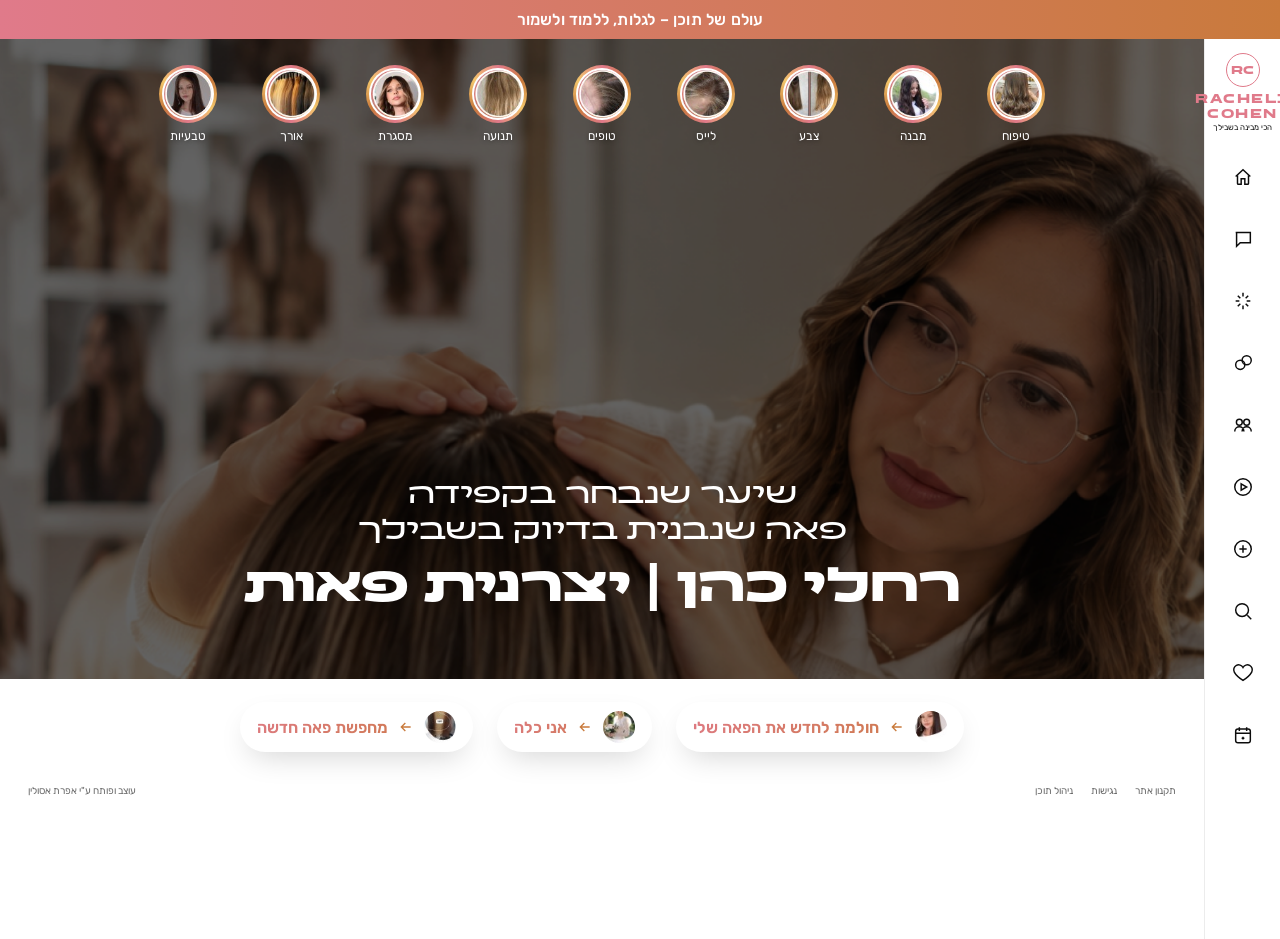
==== index.html @ de63eac0 "Initial static site: רחלי כהן wig studio website" ====
<!doctype html>
<html lang="he" dir="rtl">
<head>
  <meta charset="utf-8">
  <meta name="viewport" content="width=device-width, initial-scale=1">
  <title>רחלי כהן | יצרנית פאות — דף הבית</title>
  <meta name="description" content="שיער שנבחר בקפידה, פאה שנבנית בדיוק בשבילך. רחלי כהן, יצרנית פאות.">
  <link rel="stylesheet" href="styles.css">
  <link rel="stylesheet" href="modals.css">
</head>
<body data-page="index">
  <div class="promo-bar">עולם של תוכן – לגלות, ללמוד ולשמור</div>

  <div class="body-row">
    <aside class="side-col">
      <div id="site-logo" class="logo"></div>
      <nav id="icon-rail" class="icon-rail" aria-label="ניווט ראשי"></nav>
    </aside>

    <div class="content">
    <main>
      <section class="hero">
        <div class="hero-bg" style="background-image:url('assets/home_hero.jpg')"></div>

        <div class="topics-row">
          <div class="topic" data-topic="tipuach" role="button" tabindex="0" aria-label="צפייה בסטורי טיפוח"><div class="topic-ring"><div class="topic-ring-in"><img src="assets/home_topic_tipuach.jpg" alt="טיפוח" loading="lazy"></div></div><span>טיפוח</span></div>
          <div class="topic" data-topic="mivne" role="button" tabindex="0" aria-label="צפייה בסטורי מבנה"><div class="topic-ring"><div class="topic-ring-in"><img src="assets/home_topic_mivne.jpg" alt="מבנה" loading="lazy"></div></div><span>מבנה</span></div>
          <div class="topic" data-topic="tzeva" role="button" tabindex="0" aria-label="צפייה בסטורי צבע"><div class="topic-ring"><div class="topic-ring-in"><img src="assets/home_topic_tzeva.jpg" alt="צבע" loading="lazy"></div></div><span>צבע</span></div>
          <div class="topic" data-topic="leaz" role="button" tabindex="0" aria-label="צפייה בסטורי לייס"><div class="topic-ring"><div class="topic-ring-in"><img src="assets/home_topic_leaz.jpg" alt="לייס" loading="lazy"></div></div><span>לייס</span></div>
          <div class="topic" data-topic="topim" role="button" tabindex="0" aria-label="צפייה בסטורי טופים"><div class="topic-ring"><div class="topic-ring-in"><img src="assets/home_topic_topim.jpg" alt="טופים" loading="lazy"></div></div><span>טופים</span></div>
          <div class="topic" data-topic="tnua" role="button" tabindex="0" aria-label="צפייה בסטורי תנועה"><div class="topic-ring"><div class="topic-ring-in"><img src="assets/home_topic_tnua.jpg" alt="תנועה" loading="lazy"></div></div><span>תנועה</span></div>
          <div class="topic" data-topic="misgeret" role="button" tabindex="0" aria-label="צפייה בסטורי מסגרת"><div class="topic-ring"><div class="topic-ring-in"><img src="assets/home_topic_misgeret.jpg" alt="מסגרת" loading="lazy"></div></div><span>מסגרת</span></div>
          <div class="topic" data-topic="orech" role="button" tabindex="0" aria-label="צפייה בסטורי אורך"><div class="topic-ring"><div class="topic-ring-in"><img src="assets/home_topic_orech.jpg" alt="אורך" loading="lazy"></div></div><span>אורך</span></div>
          <div class="topic" data-topic="tivaiyot" role="button" tabindex="0" aria-label="צפייה בסטורי טבעיות"><div class="topic-ring"><div class="topic-ring-in"><img src="assets/home_topic_tivaiyot.jpg" alt="טבעיות" loading="lazy"></div></div><span>טבעיות</span></div>
        </div>

        <div class="hero-content">
          <p class="eyebrow">שיער שנבחר בקפידה<br>פאה שנבנית בדיוק בשבילך</p>
          <h1>רחלי כהן | יצרנית פאות</h1>
        </div>
      </section>

      <section class="journeys">
        <a class="journey-btn" href="renew-wig.html">
          <svg viewBox="0 0 24 24" fill="none" stroke-width="2"><path d="M19 12H5M11 6l-6 6 6 6"/></svg>
          חולמת לחדש את הפאה שלי
          <img class="journey-avatar" src="assets/home_avatar_renew.jpg" alt="">
        </a>
        <a class="journey-btn" href="bride.html">
          <svg viewBox="0 0 24 24" fill="none" stroke-width="2"><path d="M19 12H5M11 6l-6 6 6 6"/></svg>
          אני כלה
          <img class="journey-avatar" src="assets/home_avatar_bride.jpg" alt="">
        </a>
        <a class="journey-btn" href="new-wig.html">
          <svg viewBox="0 0 24 24" fill="none" stroke-width="2"><path d="M19 12H5M11 6l-6 6 6 6"/></svg>
          מחפשת פאה חדשה
          <img class="journey-avatar" src="assets/home_avatar_newwig.jpg" alt="">
        </a>
      </section>
    </main>

    <footer id="site-footer" class="site-footer"></footer>
    </div>
  </div>

  <script src="common.js"></script>
</body>
</html>
---- styles.css ----
/* ==========================================================================
   רחלי כהן | יצרנית פאות — Design System
   ========================================================================== */

@import url('https://fonts.googleapis.com/css2?family=Frank+Ruhl+Libre:wght@300;400;500;700;900&family=Rubik:wght@300;400;500;600;700&display=swap');

@font-face {
  font-family: 'Gloria DL AAA';
  src: url('assets/fonts/gloria-regular-aaa.woff2') format('woff2');
  font-weight: 400;
  font-style: normal;
  font-display: swap;
}
@font-face {
  font-family: 'Gloria DL AAA';
  src: url('assets/fonts/gloria-bold-aaa.woff2') format('woff2');
  font-weight: 700;
  font-style: normal;
  font-display: swap;
}

:root {
  --rose-1: #e07a8a;
  --rose-2: #c97a3c;
  --gradient: linear-gradient(135deg, var(--rose-1) 0%, var(--rose-2) 100%);
  --gradient-bar: linear-gradient(90deg, var(--rose-1) 0%, var(--rose-2) 100%);
  --pink-pale: #fff6f7;
  --black: #0c0c0c;
  --white: #ffffff;
  --gray-bg: #d9d9d9;
  --gray-text: #6b6b6b;
  --line: #ececec;

  --font-display: 'Gloria DL AAA', 'Frank Ruhl Libre', serif;
  --font-ui: 'Rubik', sans-serif;

  --radius-sm: 12px;
  --radius-md: 20px;
  --radius-lg: 32px;
  --radius-pill: 999px;

  --shadow-card: 0 12px 30px -10px rgba(0, 0, 0, 0.18);
  --shadow-soft: 0 6px 18px -6px rgba(0, 0, 0, 0.12);

  --rail-w: 76px;
  --header-h: 42px;
}

* { box-sizing: border-box; margin: 0; padding: 0; }

html { scroll-behavior: smooth; }

body {
  font-family: var(--font-ui);
  color: var(--black);
  background: var(--white);
  direction: rtl;
  -webkit-font-smoothing: antialiased;
  overflow-x: hidden;
}

img { max-width: 100%; display: block; }
a { color: inherit; text-decoration: none; }
button { font-family: inherit; border: none; background: none; cursor: pointer; }
ul { list-style: none; }

.container { width: min(1240px, 92vw); margin-inline: auto; }

h1, h2, h3, h4 {
  font-family: var(--font-display);
  font-weight: 700;
  line-height: 1.15;
}

/* ---------- top promo bar ---------- */
.promo-bar {
  background: var(--gradient-bar);
  color: var(--white);
  text-align: center;
  font-family: var(--font-ui);
  font-weight: 500;
  font-size: clamp(12px, 1.6vw, 16px);
  padding: 10px 16px;
  letter-spacing: 0.2px;
}

/* ---------- app shell: side column (logo + rail) + content ---------- */
.body-row {
  display: flex;
  align-items: flex-start;
  min-height: calc(100vh - 40px);
}
.side-col {
  width: var(--rail-w);
  flex: 0 0 var(--rail-w);
  position: sticky;
  top: 0;
  height: 100vh;
  display: flex;
  flex-direction: column;
  align-items: center;
  border-left: 1px solid var(--line);
  background: var(--white);
  z-index: 40;
}
.content { flex: 1 1 auto; min-width: 0; }

/* ---------- side icon rail (desktop) ---------- */
.icon-rail {
  width: 100%;
  display: flex;
  flex-direction: column;
  align-items: center;
  gap: 22px;
  padding: 18px 0 28px;
}

.icon-rail a {
  width: 40px;
  height: 40px;
  display: grid;
  place-items: center;
  border-radius: var(--radius-pill);
  color: var(--black);
  transition: background .2s ease, color .2s ease, transform .2s ease;
}
.icon-rail a svg { width: 22px; height: 22px; stroke: currentColor; fill: none; stroke-width: 1.6; transition: transform .25s ease; }
.icon-rail a:hover,
.icon-rail a.active {
  background: linear-gradient(135deg, var(--pink-pale), #fdeee1);
  color: var(--rose-2);
  transform: translateY(-2px) scale(1.06);
}
.icon-rail a:hover svg { transform: scale(1.08); }
.icon-rail a:active { transform: translateY(0) scale(.96); }

/* ---------- logo ---------- */
.logo {
  width: 100%;
  display: flex;
  justify-content: center;
  padding: 14px 0 6px;
}
.logo-inner { display: flex; flex-direction: column; align-items: center; gap: 6px; text-align: center; }
.logo-mark {
  width: 34px; height: 34px; border-radius: 50%;
  border: 1.5px solid var(--rose-1);
  display: grid; place-items: center;
  font-family: var(--font-display); font-weight: 700; color: var(--rose-1); font-size: 12px;
}
.logo-text { text-align: center; }
.logo-text .en1 { font-family: var(--font-display); font-weight: 600; letter-spacing: 1.5px; font-size: 13px; color: var(--rose-1); display:block; line-height:1.15; }
.logo-tagline { font-size: 8px; color: var(--black); font-family: var(--font-ui); line-height: 1.3; display:block; }

/* ---------- HERO ---------- */
.hero {
  position: relative;
  min-height: 640px;
  display: flex;
  flex-direction: column;
  overflow: hidden;
}
.hero-bg {
  position: absolute; inset: 0;
  background-size: cover;
  background-position: center 20%;
}
.hero-bg::after {
  content: "";
  position: absolute; inset: 0;
  background: rgba(0,0,0,0.38);
}
.hero-content {
  position: relative;
  z-index: 2;
  width: 100%;
  text-align: center;
  color: var(--white);
  padding: 0 24px 64px;
  margin-top: auto;
}
.hero-content .eyebrow {
  font-family: var(--font-display);
  font-weight: 400;
  font-size: clamp(18px, 2.4vw, 28px);
  line-height: 1.3;
}
.hero-content h1 {
  margin-top: 10px;
  font-size: clamp(32px, 4.6vw, 48px);
  text-transform: uppercase;
}

/* ---------- topics row ---------- */
.topics-row {
  position: relative;
  z-index: 3;
  display: flex;
  justify-content: center;
  gap: clamp(14px, 2vw, 28px);
  padding: 26px 16px 0;
  flex-wrap: wrap;
}
.topic {
  display: flex; flex-direction: column; align-items: center; gap: 6px;
  width: 78px;
  cursor: pointer;
  border: none; background: none; padding: 0;
  font-family: inherit;
  transition: transform .2s ease;
}
.topic:hover { transform: translateY(-2px); }
.topic:active { transform: translateY(0) scale(.96); }
.topic:focus-visible .topic-ring { outline: 2px solid var(--rose-1); outline-offset: 3px; }
.topic-ring {
  width: 58px; height: 58px; border-radius: 50%;
  position: relative;
  overflow: hidden;
  isolation: isolate;
}
.topic-ring::before {
  content: "";
  position: absolute;
  inset: -35%;
  background: conic-gradient(from 0deg,
    var(--rose-1), var(--rose-2), #f3c66b, var(--rose-1), var(--rose-2), #f3c66b, var(--rose-1));
  animation: ring-spin 5s linear infinite;
  will-change: transform;
}
@keyframes ring-spin {
  to { transform: rotate(360deg); }
}
.topic-ring-in {
  position: absolute; inset: 3px; z-index: 1;
  border-radius: 50%; background: var(--white); padding: 2px;
  display: flex;
}
.topic-ring img { width: 100%; height: 100%; border-radius: 50%; object-fit: cover; display: block; }
.topic span { font-size: 12px; color: var(--white); text-align: center; text-shadow: 0 1px 4px rgba(0,0,0,.4); }
.topic.seen .topic-ring::before { animation: none; background: var(--gray-bg); }
@media (prefers-reduced-motion: reduce) {
  .topic-ring::before { animation: none; background: var(--gradient); }
}

/* ---------- journeys row ---------- */
.journeys {
  position: relative;
  z-index: 3;
  background: var(--white);
  display: flex;
  justify-content: center;
  gap: clamp(10px, 2vw, 22px);
  padding: 22px 16px;
  flex-wrap: wrap;
}
.journey-btn {
  display: flex; align-items: center; gap: 10px;
  background: var(--white);
  padding: 10px 18px;
  border-radius: var(--radius-pill);
  box-shadow: var(--shadow-card);
  font-weight: 600;
  font-size: clamp(13px, 1.6vw, 16px);
  background-image: var(--gradient);
  -webkit-background-clip: text;
  background-clip: text;
  color: transparent;
  white-space: nowrap;
}
.journey-btn svg { width: 16px; height: 16px; stroke: var(--rose-2); flex-shrink: 0; }
.journey-avatar { width: 32px; height: 32px; border-radius: 50%; object-fit: cover; order: -1; }

/* ---------- footer ---------- */
footer.site-footer {
  display: flex;
  justify-content: space-between;
  align-items: center;
  padding: 10px 28px;
  font-size: 10px;
  color: var(--gray-text);
  flex-wrap: wrap;
  gap: 8px;
}
footer.site-footer a { color: var(--gray-text); }
footer.site-footer .links { display: flex; gap: 18px; }

/* ---------- generic page header (sub-pages) ---------- */
.page-hero {
  padding: 70px 24px 46px;
  text-align: center;
}
.page-hero h1 { font-size: clamp(28px, 4vw, 42px); }
.page-hero p { margin-top: 10px; color: var(--gray-text); font-size: 15px; }

/* ---------- buttons ---------- */
.btn-primary {
  display: inline-flex; align-items: center; justify-content: center; gap: 8px;
  background: linear-gradient(120deg, var(--rose-1), var(--rose-2), #f3c66b, var(--rose-2), var(--rose-1));
  background-size: 260% auto;
  background-position: 0% center;
  color: var(--white);
  padding: 14px 32px;
  border-radius: var(--radius-pill);
  font-weight: 600;
  font-size: 15px;
  box-shadow: var(--shadow-soft);
  transition: transform .2s ease, box-shadow .2s ease, background-position .6s ease;
}
.btn-primary:hover { transform: translateY(-2px); box-shadow: var(--shadow-card); background-position: 100% center; }
.btn-primary:active { transform: translateY(0) scale(.98); }

.btn-ghost {
  display: inline-flex; align-items: center; justify-content: center; gap: 8px;
  position: relative;
  overflow: hidden;
  border: 1.5px solid var(--rose-1);
  color: var(--rose-2);
  padding: 13px 30px;
  border-radius: var(--radius-pill);
  font-weight: 600;
  font-size: 15px;
  transition: color .3s ease, border-color .3s ease;
  z-index: 1;
}
.btn-ghost::before {
  content: "";
  position: absolute; inset: 0; z-index: -1;
  background: var(--gradient);
  transform: scaleX(0);
  transform-origin: right;
  transition: transform .35s ease;
}
.btn-ghost:hover { color: var(--white); border-color: transparent; }
.btn-ghost:hover::before { transform: scaleX(1); }

/* ---------- mobile ---------- */
@media (max-width: 860px) {
  .body-row { flex-direction: column; min-height: 0; }
  .side-col {
    width: 100%; flex: 0 0 auto; height: auto; position: sticky; top: 0;
    flex-direction: row; justify-content: space-between; align-items: center;
    border-left: none; border-bottom: 1px solid var(--line);
    padding: 8px 14px;
  }
  .logo { width: auto; padding: 0; }
  .logo-inner { flex-direction: row-reverse; }
  .icon-rail {
    width: auto; flex-direction: row; gap: 4px; padding: 0;
    overflow-x: auto;
  }
  .icon-rail a { width: 32px; height: 32px; flex: 0 0 auto; }
  .icon-rail a svg { width: 18px; height: 18px; }
  .hero { min-height: 560px; }
}
@media (max-width: 520px) {
  .icon-rail a:nth-child(n+7) { display: none; }
}
---- modals.css ----
/* ================= Modals ================= */
.modal-overlay {
  position: fixed; inset: 0;
  background: rgba(20, 14, 12, 0.45);
  display: flex; align-items: center; justify-content: center;
  padding: 24px;
  z-index: 200;
  opacity: 0; pointer-events: none;
  transition: opacity .25s ease;
}
.modal-overlay.open { opacity: 1; pointer-events: auto; }

.modal-card {
  position: relative;
  width: min(500px, 100%);
  max-height: 88vh;
  overflow-y: auto;
  background: var(--pink-pale);
  border-radius: var(--radius-lg);
  padding: 50px 32px 38px;
  text-align: center;
  transform: translateY(16px) scale(.98);
  transition: transform .25s ease;
}
.modal-overlay.open .modal-card { transform: translateY(0) scale(1); }

.modal-card.tone-peach { background: #f8e6de; }

.modal-close {
  position: absolute; top: 16px; left: 16px;
  width: 34px; height: 34px; border-radius: 50%;
  display: grid; place-items: center;
  background: rgba(255,255,255,.7);
  font-size: 18px;
}
.modal-photo {
  width: 230px; margin: 0 auto 14px;
}
.modal-photo img { width: 100%; }

.modal-card h3 {
  font-size: 24px;
  margin-bottom: 6px;
}
.modal-card p.sub { color: var(--gray-text); font-size: 14px; margin-bottom: 18px; }

.journey-options { display: flex; flex-direction: column; gap: 14px; margin-top: 10px; }

.field-row { display: flex; gap: 12px; margin-bottom: 12px; flex-wrap: wrap; }
.field {
  flex: 1 1 180px;
  background: var(--white);
  border-radius: var(--radius-md);
  box-shadow: var(--shadow-soft);
  padding: 15px 18px;
}
.field input {
  width: 100%; border: none; outline: none; background: transparent;
  font-family: var(--font-ui); font-size: 15px; text-align: center; color: var(--black);
}
.field input::placeholder { color: rgba(0,0,0,.35); }

.consent-row {
  display: flex; align-items: center; justify-content: center; gap: 8px;
  font-size: 12px; color: var(--black); margin: 10px 0 20px;
}

.modal-card .btn-primary { width: 100%; }
.modal-card .btn-secondary {
  display: block; width: 100%;
  background: var(--white); border-radius: var(--radius-md);
  padding: 14px; margin-top: 10px; font-weight: 600; box-shadow: var(--shadow-soft);
}

.thanks-meta { font-size: 14px; color: var(--black); margin-bottom: 20px; line-height: 1.6; }
.thanks-body { font-size: 14px; color: var(--black); line-height: 1.8; margin-top: 22px; }
.thanks-body strong { display: block; margin-top: 10px; font-family: var(--font-display); font-weight: 700; }

/* ================= Story carousel (journey pages) ================= */
.story-wrap { position: relative; padding: 70px 16px 90px; overflow: hidden; }
.story-headline { text-align: center; font-size: clamp(22px, 3vw, 30px); margin-bottom: 34px; max-width: 700px; margin-inline: auto; }

.story-track {
  display: flex; align-items: center; justify-content: center; gap: 22px;
  position: relative;
}
.story-card {
  flex: 0 0 auto;
  width: 230px; border-radius: 25px; overflow: hidden; position: relative;
  box-shadow: var(--shadow-card);
  opacity: .45; transform: scale(.82);
  transition: all .35s ease;
  background: #000;
}
.story-card.active { width: 330px; opacity: 1; transform: scale(1); }
.story-card img { width: 100%; height: 330px; object-fit: cover; display: block; }
.story-card.active img { height: 460px; }
.story-caption {
  text-align: center; font-size: 16px; margin-top: 18px; max-width: 320px; margin-inline: auto; min-height: 48px;
}
.story-stats {
  position: absolute; right: 14px; bottom: 14px; display: flex; flex-direction: column; gap: 6px;
  color: var(--white); font-size: 11px;
}
.story-stats span { display: flex; align-items: center; gap: 5px; }
.story-stats svg { width: 13px; height: 13px; }
.story-play {
  position: absolute; inset: 0; display: grid; place-items: center;
}
.story-play svg { width: 44px; height: 44px; fill: rgba(255,255,255,.85); }
.story-nav {
  position: absolute; top: 50%; transform: translateY(-50%);
  width: 42px; height: 42px; border-radius: 50%; background: var(--white);
  box-shadow: var(--shadow-card); display: grid; place-items: center; z-index: 5;
}
.story-nav.prev { right: 4%; }
.story-nav.next { left: 4%; }
.story-nav svg { width: 18px; height: 18px; }
.story-progress { width: min(1100px,92%); height: 6px; background: #fff5ee; border-radius: 99px; margin: 40px auto 0; overflow: hidden; }
.story-progress-bar { height: 100%; background: var(--gradient); border-radius: 99px; transition: width .3s ease; }

.side-cta {
  position: fixed; top: 50%; left: var(--rail-w, 0px);
  transform: translateY(-50%);
  z-index: 30;
}
.side-cta a {
  display: flex; align-items: center; gap: 8px;
  background: var(--gradient);
  color: var(--white); font-weight: 700; font-size: 15px;
  padding: 16px 20px; border-radius: 16px 0 0 16px;
  box-shadow: var(--shadow-card);
  writing-mode: vertical-rl;
  text-orientation: mixed;
}

@media (max-width: 860px) {
  .story-card { width: 160px; }
  .story-card img { height: 230px; }
  .story-card.active { width: 230px; }
  .story-card.active img { height: 330px; }
  .side-cta { position: static; transform: none; display: flex; justify-content: center; margin: 24px 0; }
  .side-cta a { writing-mode: horizontal-tb; border-radius: var(--radius-pill); }
}

/* ========================================================================
   Instagram-style Story Viewer (triggered from the topic circles)
   ======================================================================== */
.igstory-overlay {
  position: fixed; inset: 0; z-index: 90;
  background: #000;
  display: none;
  align-items: center; justify-content: center;
  opacity: 0; transition: opacity .25s ease;
}
.igstory-overlay.open { display: flex; opacity: 1; }

.igstory-stage {
  position: relative;
  width: 100%; height: 100%;
  display: flex; flex-direction: column; align-items: center; justify-content: center;
}

.igstory-head {
  position: absolute; top: 28px; left: max(16px, env(safe-area-inset-left, 0px));
  right: max(16px, env(safe-area-inset-right, 0px));
  display: flex; align-items: center; justify-content: space-between;
  z-index: 6;
}
.igstory-logo { display: flex; align-items: center; gap: 8px; }
.igstory-logo .logo-mark {
  width: 28px; height: 28px; border-radius: 50%;
  border: 1.5px solid var(--white); color: var(--white);
  display: grid; place-items: center; font-family: var(--font-display); font-size: 11px; font-weight: 700;
}
.igstory-logo span { color: var(--white); font-family: var(--font-display); font-weight: 700; font-size: 13px; letter-spacing: .5px; }
.igstory-close {
  width: 36px; height: 36px; border-radius: 50%;
  color: var(--white); line-height: 1;
  display: grid; place-items: center;
  background: rgba(255,255,255,.08);
}
.igstory-close:hover { background: rgba(255,255,255,.18); }
.igstory-close svg { width: 18px; height: 18px; stroke: currentColor; fill: none; stroke-width: 2; }

.igstory-progress {
  position: absolute; top: 76px; left: max(16px, env(safe-area-inset-left, 0px));
  right: max(16px, env(safe-area-inset-right, 0px));
  display: flex; gap: 5px; z-index: 6;
}
.igstory-seg {
  flex: 1; height: 2.5px; border-radius: 99px; background: rgba(255,255,255,.3); overflow: hidden;
}
.igstory-seg-fill {
  display: block; height: 100%; width: 0%; background: var(--white);
  border-radius: 99px;
}
.igstory-seg-fill.done { width: 100%; }
.igstory-seg-fill.playing { animation: igstory-fill linear forwards; }
@keyframes igstory-fill { from { width: 0%; } to { width: 100%; } }

.igstory-main {
  display: flex; align-items: center; justify-content: center; gap: 14px;
  width: 100%; height: 100%; padding: 0 12px;
}
.igstory-side {
  width: clamp(90px, 14vw, 220px); height: min(78vh, 560px);
  border-radius: 18px; overflow: hidden; flex-shrink: 0;
  opacity: .45; filter: saturate(.6);
  background-size: cover; background-position: center;
  display: none;
  transition: opacity .2s ease;
}
.igstory-side:hover { opacity: .7; }
@media (min-width: 740px) { .igstory-side { display: block; } }

.igstory-card {
  position: relative;
  width: min(92vw, 400px); height: min(80vh, 620px);
  border-radius: 20px; overflow: hidden;
  background: #111;
  box-shadow: 0 20px 60px rgba(0,0,0,.6);
}
.igstory-media { position: absolute; inset: 0; width: 100%; height: 100%; }
.igstory-media img, .igstory-media video {
  position: absolute; inset: 0; width: 100%; height: 100%; object-fit: cover;
}
.igstory-card::after {
  content: ""; position: absolute; inset: 0;
  background: linear-gradient(to top, rgba(0,0,0,.72) 0%, rgba(0,0,0,0) 32%, rgba(0,0,0,0) 72%, rgba(0,0,0,.35) 100%);
}
.igstory-tapzone { position: absolute; top: 0; bottom: 0; width: 34%; z-index: 4; }
.igstory-tap-prev { right: 0; }
.igstory-tap-next { left: 0; }

.igstory-arrow {
  position: absolute; top: 50%; transform: translateY(-50%);
  width: 38px; height: 38px; border-radius: 50%;
  background: rgba(255,255,255,.9); box-shadow: var(--shadow-card);
  display: grid; place-items: center; z-index: 5;
}
.igstory-arrow-prev { right: 10px; }
.igstory-arrow-next { left: 10px; }
.igstory-arrow svg { width: 16px; height: 16px; stroke: var(--black); fill: none; stroke-width: 2; }

.igstory-caption {
  position: absolute; bottom: 72px; right: 18px; left: 18px; z-index: 5;
  color: var(--white); font-family: var(--font-ui); font-weight: 600; font-size: 15.5px;
  line-height: 1.45; text-shadow: 0 2px 10px rgba(0,0,0,.5);
}
.igstory-stats {
  position: absolute; bottom: 16px; right: 16px; left: 16px; z-index: 5;
  display: flex; align-items: center; gap: 14px;
  color: var(--white); font-size: 12px;
}
.igstory-stat {
  display: flex; align-items: center; gap: 5px;
  color: var(--white); background: none;
  transition: transform .15s ease;
}
.igstory-stat:active { transform: scale(.92); }
.igstory-stat svg { width: 15px; height: 15px; stroke: currentColor; fill: none; stroke-width: 1.8; }
.igstory-like.liked svg { fill: #ff4d6d; stroke: #ff4d6d; }
.igstory-like.liked { color: #ff8fa3; }
.igstory-cta { margin-right: auto; background: var(--gradient); color: var(--white); font-weight: 700; padding: 7px 12px; border-radius: 99px; }
.igstory-cta svg { width: 13px; height: 13px; stroke: var(--white); fill: none; stroke-width: 1.8; }

.rc-toast {
  position: fixed; bottom: 34px; left: 50%; transform: translateX(-50%) translateY(10px);
  background: var(--black); color: var(--white); font-size: 13px; font-weight: 600;
  padding: 11px 20px; border-radius: 99px; box-shadow: var(--shadow-card);
  z-index: 200; opacity: 0; pointer-events: none; transition: opacity .2s ease, transform .2s ease;
}
.rc-toast.show { opacity: 1; transform: translateX(-50%) translateY(0); }

@media (max-width: 480px) {
  .igstory-card { width: 100vw; height: 100vh; border-radius: 0; }
  .igstory-head { top: max(18px, env(safe-area-inset-top, 0px)); }
  .igstory-progress { top: calc(max(18px, env(safe-area-inset-top, 0px)) + 46px); }
}

/* ---------- icon-rail tooltips (Instagram style) ---------- */
.icon-rail a { position: relative; }
.icon-rail a::after {
  content: attr(data-tooltip);
  position: absolute; top: 50%; right: calc(100% + 10px);
  transform: translateY(-50%) translateX(6px);
  background: var(--black); color: var(--white);
  font-size: 12px; font-weight: 600; white-space: nowrap;
  padding: 6px 11px; border-radius: 8px;
  opacity: 0; pointer-events: none;
  transition: opacity .15s ease, transform .15s ease;
  z-index: 20;
}
.icon-rail a::before {
  content: "";
  position: absolute; top: 50%; right: calc(100% + 4px);
  transform: translateY(-50%);
  border: 5px solid transparent; border-right-color: var(--black);
  opacity: 0; pointer-events: none;
  transition: opacity .15s ease;
  z-index: 20;
}
.icon-rail a:hover::after, .icon-rail a:focus-visible::after { opacity: 1; transform: translateY(-50%) translateX(0); }
.icon-rail a:hover::before, .icon-rail a:focus-visible::before { opacity: 1; }
@media (max-width: 860px) {
  .icon-rail a::after, .icon-rail a::before { display: none; }
}

/* ---------- button interactions polish ---------- */
.modal-close { transition: background .2s ease, transform .2s ease; }
.modal-close:hover { background: rgba(255,255,255,.95); transform: scale(1.08) rotate(90deg); }

.story-nav { transition: transform .2s ease, box-shadow .2s ease; }
.story-nav:hover { transform: translateY(-50%) scale(1.1); box-shadow: 0 8px 20px rgba(0,0,0,.18); }
.story-nav:active { transform: translateY(-50%) scale(.95); }

.igstory-arrow { transition: transform .2s ease, background .2s ease; }
.igstory-arrow:hover { transform: translateY(-50%) scale(1.12); background: var(--white); }
.igstory-arrow:active { transform: translateY(-50%) scale(.94); }

.igstory-stat { transition: transform .15s ease, opacity .15s ease; opacity: .9; }
.igstory-stat:hover { opacity: 1; transform: scale(1.08); }

.igstory-cta {
  background: linear-gradient(120deg, var(--rose-1), var(--rose-2), #f3c66b, var(--rose-2), var(--rose-1));
  background-size: 260% auto; background-position: 0% center;
  transition: background-position .5s ease, transform .15s ease;
}
.igstory-cta:hover { background-position: 100% center; transform: scale(1.05); }

.igstory-close { transition: background .2s ease, transform .2s ease; }
.igstory-close:hover { transform: rotate(90deg) scale(1.08); }

.igstory-side { transition: opacity .2s ease, transform .2s ease; }
.igstory-side:hover { transform: scale(1.02); }
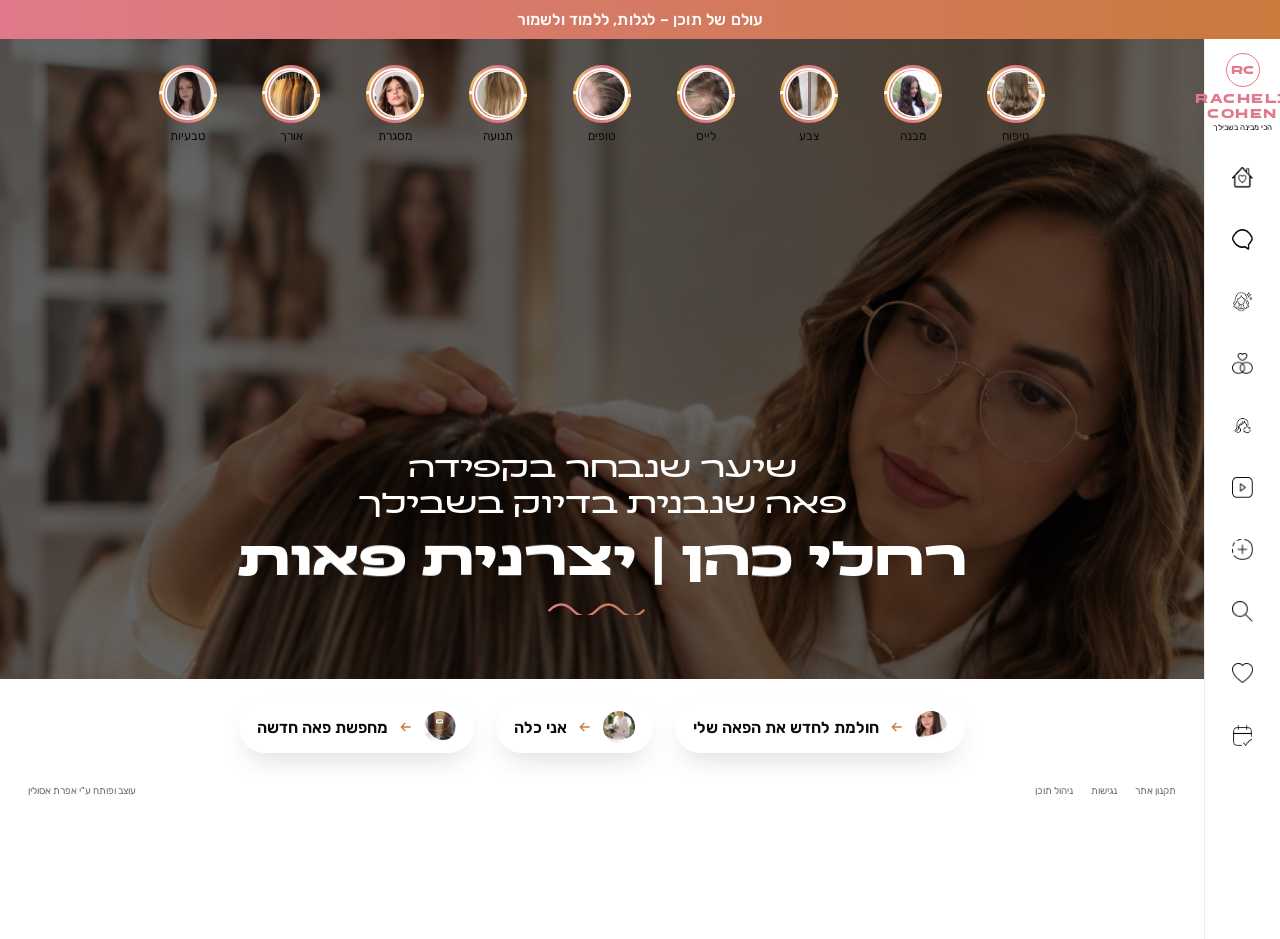
==== commit c9eb848d: "Add exact Figma sidebar icons, GSAP heading animation, gradient-hover buttons - Replace hand-drawn s" ====
--- a/index.html
+++ b/index.html
@@ -63,6 +63,7 @@
     </div>
   </div>
 
+  <script src="https://cdnjs.cloudflare.com/ajax/libs/gsap/3.12.5/gsap.min.js"></script>
   <script src="common.js"></script>
 </body>
 </html>
--- a/styles.css
+++ b/styles.css
@@ -72,6 +72,18 @@
   line-height: 1.15;
 }
 
+/* ---------- GSAP animated-typing headings + decorative accent ---------- */
+.rc-char { display: inline-block; will-change: transform, opacity; }
+.rc-heading-accent {
+  width: 110px;
+  margin: 12px auto 0;
+  line-height: 0;
+}
+.rc-heading-accent svg { width: 100%; height: auto; display: block; }
+.page-hero .rc-heading-accent,
+.hero-content .rc-heading-accent,
+.articles-hero .rc-heading-accent { margin-inline: auto; }
+
 /* ---------- top promo bar ---------- */
 .promo-bar {
   background: var(--gradient-bar);
@@ -125,6 +137,15 @@
   transition: background .2s ease, color .2s ease, transform .2s ease;
 }
 .icon-rail a svg { width: 22px; height: 22px; stroke: currentColor; fill: none; stroke-width: 1.6; transition: transform .25s ease; }
+.icon-rail a .nav-icon-img {
+  display: block;
+  width: 21px; height: 21px;
+  background-color: var(--black);
+  -webkit-mask-size: contain; mask-size: contain;
+  -webkit-mask-repeat: no-repeat; mask-repeat: no-repeat;
+  -webkit-mask-position: center; mask-position: center;
+  transition: background-color .2s ease, transform .25s ease;
+}
 .icon-rail a:hover,
 .icon-rail a.active {
   background: linear-gradient(135deg, var(--pink-pale), #fdeee1);
@@ -132,6 +153,8 @@
   transform: translateY(-2px) scale(1.06);
 }
 .icon-rail a:hover svg { transform: scale(1.08); }
+.icon-rail a:hover .nav-icon-img,
+.icon-rail a.active .nav-icon-img { background-color: var(--rose-2); transform: scale(1.08); }
 .icon-rail a:active { transform: translateY(0) scale(.96); }
 
 /* ---------- logo ---------- */
@@ -235,8 +258,29 @@
   border-radius: 50%; background: var(--white); padding: 2px;
   display: flex;
 }
+/* מספר הפסים בטבעת הסטורי מתאים לכמות הפריטים בטופיק (--seg-count נקבע ב-JS) */
+.topic-ring.has-segments::after {
+  content: "";
+  position: absolute;
+  inset: 0;
+  z-index: 0;
+  border-radius: 50%;
+  background: repeating-conic-gradient(
+    from calc(-180deg / var(--seg-count, 1)),
+    var(--white) 0deg 7deg,
+    transparent 7deg calc(360deg / var(--seg-count, 1))
+  );
+  animation: ring-spin 5s linear infinite;
+  will-change: transform;
+  pointer-events: none;
+}
+.topic.seen .topic-ring.has-segments::after { animation: none; }
+@media (prefers-reduced-motion: reduce) {
+  .topic-ring.has-segments::after { animation: none; }
+}
 .topic-ring img { width: 100%; height: 100%; border-radius: 50%; object-fit: cover; display: block; }
-.topic span { font-size: 12px; color: var(--white); text-align: center; text-shadow: 0 1px 4px rgba(0,0,0,.4); }
+.topic span { font-size: 12px; color: var(--black); text-align: center; }
+body[data-page="home"] .topic span { color: var(--white); text-shadow: 0 1px 4px rgba(0,0,0,.4); }
 .topic.seen .topic-ring::before { animation: none; background: var(--gray-bg); }
 @media (prefers-reduced-motion: reduce) {
   .topic-ring::before { animation: none; background: var(--gradient); }
@@ -255,20 +299,37 @@
 }
 .journey-btn {
   display: flex; align-items: center; gap: 10px;
+  position: relative;
+  overflow: hidden;
   background: var(--white);
   padding: 10px 18px;
   border-radius: var(--radius-pill);
   box-shadow: var(--shadow-card);
   font-weight: 600;
   font-size: clamp(13px, 1.6vw, 16px);
+  color: var(--black);
+  white-space: nowrap;
+  z-index: 1;
+  transition: color .3s ease, box-shadow .25s ease, transform .25s ease;
+}
+.journey-btn::before {
+  content: "";
+  position: absolute; inset: 0; z-index: -1;
   background-image: var(--gradient);
-  -webkit-background-clip: text;
-  background-clip: text;
-  color: transparent;
-  white-space: nowrap;
-}
-.journey-btn svg { width: 16px; height: 16px; stroke: var(--rose-2); flex-shrink: 0; }
-.journey-avatar { width: 32px; height: 32px; border-radius: 50%; object-fit: cover; order: -1; }
+  opacity: 0;
+  transition: opacity .3s ease;
+}
+.journey-btn:hover {
+  color: var(--white);
+  box-shadow: var(--shadow-soft);
+  transform: translateY(-2px);
+}
+.journey-btn:hover::before { opacity: 1; }
+.journey-btn:active { transform: translateY(0) scale(.98); }
+.journey-btn svg { width: 16px; height: 16px; stroke: var(--rose-2); flex-shrink: 0; transition: stroke .3s ease; }
+.journey-btn:hover svg { stroke: var(--white); }
+.journey-avatar { width: 32px; height: 32px; border-radius: 50%; object-fit: cover; order: -1; box-shadow: 0 0 0 2px var(--white); transition: box-shadow .3s ease; }
+.journey-btn:hover .journey-avatar { box-shadow: 0 0 0 2px rgba(255,255,255,.7); }
 
 /* ---------- footer ---------- */
 footer.site-footer {
--- a/modals.css
+++ b/modals.css
@@ -37,6 +37,51 @@
   width: 230px; margin: 0 auto 14px;
 }
 .modal-photo img { width: 100%; }
+
+/* ================= התחברות עם גוגל ("אהבתי") ================= */
+.rc-google-modal {
+  position: fixed; inset: 0;
+  background: rgba(20, 14, 12, 0.45);
+  display: flex; align-items: center; justify-content: center;
+  padding: 24px;
+  z-index: 300;
+  animation: rc-google-fade .2s ease;
+}
+@keyframes rc-google-fade { from { opacity: 0; } to { opacity: 1; } }
+.rc-google-card {
+  position: relative;
+  width: min(420px, 100%);
+  background: var(--white);
+  border-radius: var(--radius-lg);
+  padding: 44px 30px 34px;
+  text-align: center;
+  box-shadow: var(--shadow-card);
+  transform: translateY(10px) scale(.98);
+  animation: rc-google-pop .25s ease forwards;
+}
+@keyframes rc-google-pop { to { transform: translateY(0) scale(1); } }
+.rc-google-close {
+  position: absolute; top: 14px; left: 14px;
+  width: 32px; height: 32px; border-radius: 50%;
+  display: grid; place-items: center;
+  background: var(--pink-pale);
+  color: var(--rose-2);
+}
+.rc-google-close svg { width: 16px; height: 16px; stroke: currentColor; }
+.rc-google-icon {
+  width: 52px; height: 52px; margin: 0 auto 16px;
+  border-radius: 50%; display: grid; place-items: center;
+  background: var(--gradient); color: var(--white);
+}
+.rc-google-icon svg { width: 24px; height: 24px; stroke: currentColor; fill: none; }
+.rc-google-card h3 {
+  font-size: 19px; margin-bottom: 8px;
+}
+.rc-google-card p {
+  font-size: 13.5px; color: var(--gray-text); line-height: 1.6; margin-bottom: 22px;
+}
+.rc-google-btn-mount { display: flex; justify-content: center; min-height: 40px; }
+.rc-google-note { font-size: 13px; color: var(--gray-text); }
 
 .modal-card h3 {
   font-size: 24px;
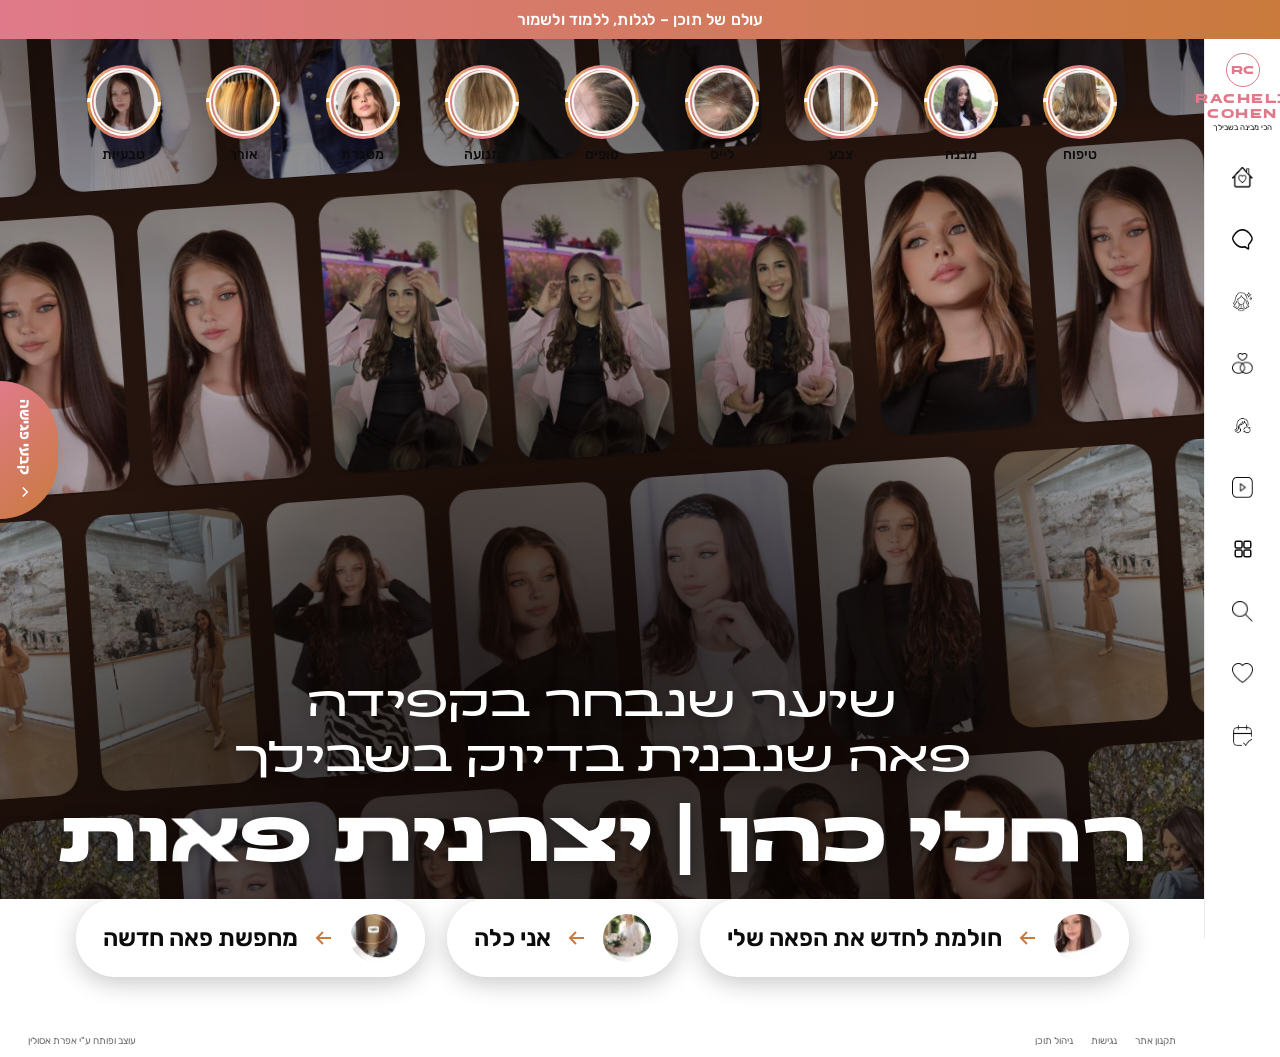
==== commit 0581a4ab: "עיצוב מחדש של רקע דף הבית: קולג דוגמניות נע בקוד GSAP, ותיקון צורת כפתור "קבעי פגישה" - רקע ה-Hero ב" ====
--- a/index.html
+++ b/index.html
@@ -20,7 +20,75 @@
     <div class="content">
     <main>
       <section class="hero">
-        <div class="hero-bg" style="background-image:url('assets/home_hero.jpg')"></div>
+        <div class="hero-collage" aria-hidden="true">
+          <div class="collage-row" data-dir="left">
+            <div class="collage-row-inner">
+              <div class="collage-tile"><img src="assets/model_01.jpg" alt="" loading="eager" decoding="async"></div>
+              <div class="collage-tile"><img src="assets/model_02.jpg" alt="" loading="eager" decoding="async"></div>
+              <div class="collage-tile"><img src="assets/model_03.jpg" alt="" loading="eager" decoding="async"></div>
+              <div class="collage-tile"><img src="assets/model_04.jpg" alt="" loading="eager" decoding="async"></div>
+              <div class="collage-tile"><img src="assets/model_05.jpg" alt="" loading="eager" decoding="async"></div>
+              <div class="collage-tile"><img src="assets/model_06.jpg" alt="" loading="eager" decoding="async"></div>
+              <div class="collage-tile"><img src="assets/model_07.jpg" alt="" loading="eager" decoding="async"></div>
+              <div class="collage-tile"><img src="assets/model_01.jpg" alt="" loading="eager" decoding="async"></div>
+              <div class="collage-tile"><img src="assets/model_02.jpg" alt="" loading="eager" decoding="async"></div>
+              <div class="collage-tile"><img src="assets/model_03.jpg" alt="" loading="eager" decoding="async"></div>
+              <div class="collage-tile"><img src="assets/model_04.jpg" alt="" loading="eager" decoding="async"></div>
+              <div class="collage-tile"><img src="assets/model_05.jpg" alt="" loading="eager" decoding="async"></div>
+              <div class="collage-tile"><img src="assets/model_06.jpg" alt="" loading="eager" decoding="async"></div>
+              <div class="collage-tile"><img src="assets/model_07.jpg" alt="" loading="eager" decoding="async"></div>
+            </div>
+          </div>
+          <div class="collage-row" data-dir="right">
+            <div class="collage-row-inner">
+              <div class="collage-tile"><img src="assets/model_08.jpg" alt="" loading="eager" decoding="async"></div>
+              <div class="collage-tile"><img src="assets/model_09.jpg" alt="" loading="eager" decoding="async"></div>
+              <div class="collage-tile"><img src="assets/model_10.jpg" alt="" loading="eager" decoding="async"></div>
+              <div class="collage-tile"><img src="assets/model_11.jpg" alt="" loading="eager" decoding="async"></div>
+              <div class="collage-tile"><img src="assets/model_12.jpg" alt="" loading="eager" decoding="async"></div>
+              <div class="collage-tile"><img src="assets/model_13.jpg" alt="" loading="eager" decoding="async"></div>
+              <div class="collage-tile"><img src="assets/model_08.jpg" alt="" loading="eager" decoding="async"></div>
+              <div class="collage-tile"><img src="assets/model_09.jpg" alt="" loading="eager" decoding="async"></div>
+              <div class="collage-tile"><img src="assets/model_10.jpg" alt="" loading="eager" decoding="async"></div>
+              <div class="collage-tile"><img src="assets/model_11.jpg" alt="" loading="eager" decoding="async"></div>
+              <div class="collage-tile"><img src="assets/model_12.jpg" alt="" loading="eager" decoding="async"></div>
+              <div class="collage-tile"><img src="assets/model_13.jpg" alt="" loading="eager" decoding="async"></div>
+            </div>
+          </div>
+          <div class="collage-row" data-dir="left">
+            <div class="collage-row-inner">
+              <div class="collage-tile"><img src="assets/model_14.jpg" alt="" loading="eager" decoding="async"></div>
+              <div class="collage-tile"><img src="assets/model_15.jpg" alt="" loading="eager" decoding="async"></div>
+              <div class="collage-tile"><img src="assets/model_16.jpg" alt="" loading="eager" decoding="async"></div>
+              <div class="collage-tile"><img src="assets/model_17.jpg" alt="" loading="eager" decoding="async"></div>
+              <div class="collage-tile"><img src="assets/model_18.jpg" alt="" loading="eager" decoding="async"></div>
+              <div class="collage-tile"><img src="assets/model_19.jpg" alt="" loading="eager" decoding="async"></div>
+              <div class="collage-tile"><img src="assets/model_14.jpg" alt="" loading="eager" decoding="async"></div>
+              <div class="collage-tile"><img src="assets/model_15.jpg" alt="" loading="eager" decoding="async"></div>
+              <div class="collage-tile"><img src="assets/model_16.jpg" alt="" loading="eager" decoding="async"></div>
+              <div class="collage-tile"><img src="assets/model_17.jpg" alt="" loading="eager" decoding="async"></div>
+              <div class="collage-tile"><img src="assets/model_18.jpg" alt="" loading="eager" decoding="async"></div>
+              <div class="collage-tile"><img src="assets/model_19.jpg" alt="" loading="eager" decoding="async"></div>
+            </div>
+          </div>
+          <div class="collage-row" data-dir="right">
+            <div class="collage-row-inner">
+              <div class="collage-tile"><img src="assets/model_20.jpg" alt="" loading="eager" decoding="async"></div>
+              <div class="collage-tile"><img src="assets/model_21.jpg" alt="" loading="eager" decoding="async"></div>
+              <div class="collage-tile"><img src="assets/model_22.jpg" alt="" loading="eager" decoding="async"></div>
+              <div class="collage-tile"><img src="assets/model_23.jpg" alt="" loading="eager" decoding="async"></div>
+              <div class="collage-tile"><img src="assets/model_24.jpg" alt="" loading="eager" decoding="async"></div>
+              <div class="collage-tile"><img src="assets/model_25.jpg" alt="" loading="eager" decoding="async"></div>
+              <div class="collage-tile"><img src="assets/model_20.jpg" alt="" loading="eager" decoding="async"></div>
+              <div class="collage-tile"><img src="assets/model_21.jpg" alt="" loading="eager" decoding="async"></div>
+              <div class="collage-tile"><img src="assets/model_22.jpg" alt="" loading="eager" decoding="async"></div>
+              <div class="collage-tile"><img src="assets/model_23.jpg" alt="" loading="eager" decoding="async"></div>
+              <div class="collage-tile"><img src="assets/model_24.jpg" alt="" loading="eager" decoding="async"></div>
+              <div class="collage-tile"><img src="assets/model_25.jpg" alt="" loading="eager" decoding="async"></div>
+            </div>
+          </div>
+        </div>
+        <div class="hero-overlay" aria-hidden="true"></div>
 
         <div class="topics-row">
           <div class="topic" data-topic="tipuach" role="button" tabindex="0" aria-label="צפייה בסטורי טיפוח"><div class="topic-ring"><div class="topic-ring-in"><img src="assets/home_topic_tipuach.jpg" alt="טיפוח" loading="lazy"></div></div><span>טיפוח</span></div>
--- a/styles.css
+++ b/styles.css
@@ -72,17 +72,8 @@
   line-height: 1.15;
 }
 
-/* ---------- GSAP animated-typing headings + decorative accent ---------- */
+/* ---------- GSAP animated-typing headings ---------- */
 .rc-char { display: inline-block; will-change: transform, opacity; }
-.rc-heading-accent {
-  width: 110px;
-  margin: 12px auto 0;
-  line-height: 0;
-}
-.rc-heading-accent svg { width: 100%; height: auto; display: block; }
-.page-hero .rc-heading-accent,
-.hero-content .rc-heading-accent,
-.articles-hero .rc-heading-accent { margin-inline: auto; }
 
 /* ---------- top promo bar ---------- */
 .promo-bar {
@@ -137,7 +128,7 @@
   transition: background .2s ease, color .2s ease, transform .2s ease;
 }
 .icon-rail a svg { width: 22px; height: 22px; stroke: currentColor; fill: none; stroke-width: 1.6; transition: transform .25s ease; }
-.icon-rail a .nav-icon-img {
+.nav-icon-img {
   display: block;
   width: 21px; height: 21px;
   background-color: var(--black);
@@ -178,7 +169,7 @@
 /* ---------- HERO ---------- */
 .hero {
   position: relative;
-  min-height: 640px;
+  min-height: calc(100vh - 40px);
   display: flex;
   flex-direction: column;
   overflow: hidden;
@@ -193,24 +184,79 @@
   position: absolute; inset: 0;
   background: rgba(0,0,0,0.38);
 }
+
+/* ---------- hero collage (קולג דוגמניות נע, רקע לדף הבית) ---------- */
+.hero-collage {
+  position: absolute; inset: -8% -4%;
+  display: flex;
+  flex-direction: column;
+  justify-content: center;
+  gap: clamp(10px, 1.6vw, 20px);
+  background: linear-gradient(160deg, #2a1812 0%, #3a2016 45%, #1d100c 100%);
+  transform: rotate(-4deg) scale(1.18);
+  transform-origin: center;
+  will-change: transform;
+}
+.collage-row {
+  flex: 1 1 0;
+  min-height: 0;
+  overflow: hidden;
+  width: 100%;
+}
+.collage-row-inner {
+  display: flex;
+  align-items: stretch;
+  gap: clamp(10px, 1.6vw, 20px);
+  height: 100%;
+  width: max-content;
+  will-change: transform;
+}
+.collage-tile {
+  flex: 0 0 auto;
+  width: clamp(92px, 10.5vw, 152px);
+  height: 100%;
+  border-radius: var(--radius-md);
+  overflow: hidden;
+  box-shadow: 0 14px 34px -12px rgba(0,0,0,.55);
+}
+.collage-tile img {
+  width: 100%; height: 100%;
+  object-fit: cover;
+  display: block;
+  transform-origin: center;
+  will-change: transform;
+}
+@media (prefers-reduced-motion: reduce) {
+  .collage-row-inner, .collage-tile img { animation: none !important; transition: none !important; }
+}
+/* overlay כפול - כהות אחידה לקריאות + וינייטה רכה סביב הטקסט, מעל הקולג ומתחת לתוכן */
+.hero-overlay {
+  position: absolute; inset: 0;
+  z-index: 1;
+  background:
+    radial-gradient(ellipse 70% 55% at 50% 72%, rgba(12,6,4,.78) 0%, rgba(12,6,4,.45) 45%, rgba(12,6,4,0) 72%),
+    linear-gradient(180deg, rgba(12,6,4,.56) 0%, rgba(12,6,4,.3) 30%, rgba(12,6,4,.34) 62%, rgba(12,6,4,.72) 100%);
+  pointer-events: none;
+}
 .hero-content {
   position: relative;
   z-index: 2;
   width: 100%;
   text-align: center;
   color: var(--white);
-  padding: 0 24px 64px;
+  padding: 0 24px 18px;
   margin-top: auto;
+  text-shadow: 0 2px 14px rgba(0,0,0,.35);
 }
 .hero-content .eyebrow {
   font-family: var(--font-display);
   font-weight: 400;
-  font-size: clamp(18px, 2.4vw, 28px);
+  font-size: clamp(27px, 3.6vw, 42px);
   line-height: 1.3;
 }
 .hero-content h1 {
-  margin-top: 10px;
-  font-size: clamp(32px, 4.6vw, 48px);
+  margin-top: 13px;
+  font-size: clamp(48px, 7vw, 72px);
   text-transform: uppercase;
 }
 
@@ -225,8 +271,8 @@
   flex-wrap: wrap;
 }
 .topic {
-  display: flex; flex-direction: column; align-items: center; gap: 6px;
-  width: 78px;
+  display: flex; flex-direction: column; align-items: center; gap: 7px;
+  width: 94px;
   cursor: pointer;
   border: none; background: none; padding: 0;
   font-family: inherit;
@@ -236,7 +282,7 @@
 .topic:active { transform: translateY(0) scale(.96); }
 .topic:focus-visible .topic-ring { outline: 2px solid var(--rose-1); outline-offset: 3px; }
 .topic-ring {
-  width: 58px; height: 58px; border-radius: 50%;
+  width: 74px; height: 74px; border-radius: 50%;
   position: relative;
   overflow: hidden;
   isolation: isolate;
@@ -279,38 +325,40 @@
   .topic-ring.has-segments::after { animation: none; }
 }
 .topic-ring img { width: 100%; height: 100%; border-radius: 50%; object-fit: cover; display: block; }
-.topic span { font-size: 12px; color: var(--black); text-align: center; }
+.topic span { font-size: 14px; font-weight: 500; color: var(--black); text-align: center; }
 body[data-page="home"] .topic span { color: var(--white); text-shadow: 0 1px 4px rgba(0,0,0,.4); }
 .topic.seen .topic-ring::before { animation: none; background: var(--gray-bg); }
 @media (prefers-reduced-motion: reduce) {
   .topic-ring::before { animation: none; background: var(--gradient); }
 }
 
-/* ---------- journeys row ---------- */
+/* ---------- journeys row (overlaid on the hero image) ---------- */
 .journeys {
   position: relative;
   z-index: 3;
-  background: var(--white);
+  background: transparent;
   display: flex;
   justify-content: center;
   gap: clamp(10px, 2vw, 22px);
-  padding: 22px 16px;
+  padding: 0 16px clamp(28px, 5vw, 48px);
   flex-wrap: wrap;
 }
 .journey-btn {
-  display: flex; align-items: center; gap: 10px;
+  display: flex; align-items: center; gap: 14px;
   position: relative;
   overflow: hidden;
-  background: var(--white);
-  padding: 10px 18px;
+  background: rgba(255,255,255,.94);
+  backdrop-filter: blur(6px);
+  -webkit-backdrop-filter: blur(6px);
+  padding: 15px 27px;
   border-radius: var(--radius-pill);
-  box-shadow: var(--shadow-card);
+  box-shadow: 0 6px 24px rgba(0,0,0,.22);
   font-weight: 600;
-  font-size: clamp(13px, 1.6vw, 16px);
+  font-size: clamp(19px, 2.3vw, 24px);
   color: var(--black);
   white-space: nowrap;
   z-index: 1;
-  transition: color .3s ease, box-shadow .25s ease, transform .25s ease;
+  transition: color .3s ease, box-shadow .25s ease, transform .25s ease, background .3s ease;
 }
 .journey-btn::before {
   content: "";
@@ -321,14 +369,14 @@
 }
 .journey-btn:hover {
   color: var(--white);
-  box-shadow: var(--shadow-soft);
+  box-shadow: 0 10px 30px rgba(0,0,0,.3);
   transform: translateY(-2px);
 }
 .journey-btn:hover::before { opacity: 1; }
 .journey-btn:active { transform: translateY(0) scale(.98); }
-.journey-btn svg { width: 16px; height: 16px; stroke: var(--rose-2); flex-shrink: 0; transition: stroke .3s ease; }
+.journey-btn svg { width: 24px; height: 24px; stroke: var(--rose-2); flex-shrink: 0; transition: stroke .3s ease; }
 .journey-btn:hover svg { stroke: var(--white); }
-.journey-avatar { width: 32px; height: 32px; border-radius: 50%; object-fit: cover; order: -1; box-shadow: 0 0 0 2px var(--white); transition: box-shadow .3s ease; }
+.journey-avatar { width: 48px; height: 48px; border-radius: 50%; object-fit: cover; order: -1; box-shadow: 0 0 0 2px var(--white); transition: box-shadow .3s ease; }
 .journey-btn:hover .journey-avatar { box-shadow: 0 0 0 2px rgba(255,255,255,.7); }
 
 /* ---------- footer ---------- */
@@ -352,6 +400,26 @@
 }
 .page-hero h1 { font-size: clamp(28px, 4vw, 42px); }
 .page-hero p { margin-top: 10px; color: var(--gray-text); font-size: 15px; }
+
+/* ---------- decorative heading blob (Figma asset, traced) ---------- */
+.deco-blob {
+  position: absolute;
+  background: url("assets/deco-blob.svg") no-repeat center / contain;
+  pointer-events: none;
+  z-index: -1;
+}
+.deco-blob--lg {
+  top: -8px; left: 50%;
+  transform: translateX(-50%);
+  width: clamp(120px, 14vw, 158px);
+  aspect-ratio: 158 / 179;
+}
+.deco-blob--sm {
+  top: -4px; left: 50%;
+  transform: translateX(-50%);
+  width: clamp(58px, 7vw, 79px);
+  aspect-ratio: 158 / 179;
+}
 
 /* ---------- buttons ---------- */
 .btn-primary {
@@ -397,6 +465,7 @@
 /* ---------- mobile ---------- */
 @media (max-width: 860px) {
   .body-row { flex-direction: column; min-height: 0; }
+  .content { width: 100%; max-width: 100%; }
   .side-col {
     width: 100%; flex: 0 0 auto; height: auto; position: sticky; top: 0;
     flex-direction: row; justify-content: space-between; align-items: center;
@@ -411,8 +480,40 @@
   }
   .icon-rail a { width: 32px; height: 32px; flex: 0 0 auto; }
   .icon-rail a svg { width: 18px; height: 18px; }
-  .hero { min-height: 560px; }
+  .hero { min-height: calc(100vh - 48px); }
+  .journeys { gap: 10px; padding: 0 12px 24px; flex-direction: column; align-items: stretch; }
+  .journey-btn { padding: 12px 19px; font-size: 16px; white-space: normal; justify-content: center; gap: 10px; }
+  .journey-btn svg { width: 18px; height: 18px; }
+  .journey-avatar { width: 36px; height: 36px; }
+  .hero-content .eyebrow { font-size: clamp(19px, 5vw, 26px); }
+  .hero-content h1 { font-size: clamp(27px, 7vw, 38px); }
+
+  /* קולג הדוגמניות במובייל - פחות הטיה, שורה אחת פחות כדי שהתמונות שנשארות יהיו גדולות וברורות */
+  .hero-collage { transform: rotate(-3deg) scale(1.22); gap: 10px; }
+  .collage-row:nth-child(4) { display: none; }
+  .collage-tile { width: 108px; border-radius: var(--radius-sm); }
+
+  /* הסטטוסים (נושאי הטיפים) - גלילה אופקית במקום שבירה לשורה חדשה, כך שרואים כמה שיותר בבת אחת */
+  .topics-row {
+    flex-wrap: nowrap;
+    justify-content: flex-start;
+    overflow-x: auto;
+    overflow-y: hidden;
+    scroll-snap-type: x proximate;
+    -webkit-overflow-scrolling: touch;
+    scrollbar-width: none;
+    padding-inline: max(16px, env(safe-area-inset-left, 0px));
+  }
+  .topics-row::-webkit-scrollbar { display: none; }
+  .topic { flex: 0 0 auto; scroll-snap-align: start; }
 }
 @media (max-width: 520px) {
   .icon-rail a:nth-child(n+7) { display: none; }
 }
+@media (max-width: 480px) {
+  /* צפיפות מותאמת כך שיראו כ-6 נושאים על המסך בבת אחת, עם גלילה להמשך */
+  .topics-row { gap: 12px; }
+  .topic { width: 52px; gap: 5px; }
+  .topic-ring { width: 46px; height: 46px; }
+  .topic span { font-size: 10px; }
+}
--- a/modals.css
+++ b/modals.css
@@ -90,6 +90,17 @@
 .modal-card p.sub { color: var(--gray-text); font-size: 14px; margin-bottom: 18px; }
 
 .journey-options { display: flex; flex-direction: column; gap: 14px; margin-top: 10px; }
+.journey-options a.is-suggested { box-shadow: 0 0 0 3px var(--white), 0 0 0 5px var(--rose-1); }
+
+.apt-context-sub {
+  display: flex; align-items: center; justify-content: center; gap: 7px;
+  width: fit-content;
+  background: var(--white); color: var(--rose-2) !important;
+  font-size: 12.5px; font-weight: 600;
+  padding: 7px 16px; border-radius: var(--radius-pill);
+  margin: 0 auto 18px; box-shadow: var(--shadow-soft);
+}
+.apt-context-sub::before { content: "✦"; color: var(--rose-1); }
 
 .field-row { display: flex; gap: 12px; margin-bottom: 12px; flex-wrap: wrap; }
 .field {
@@ -102,6 +113,7 @@
 .field input {
   width: 100%; border: none; outline: none; background: transparent;
   font-family: var(--font-ui); font-size: 15px; text-align: center; color: var(--black);
+  direction: rtl; /* דפדפנים נוטים לכפות LTR על שדות tel/email/date/time, מה שהופך את הנקודותיים בפלייסהולדר */
 }
 .field input::placeholder { color: rgba(0,0,0,.35); }
 
@@ -124,6 +136,7 @@
 /* ================= Story carousel (journey pages) ================= */
 .story-wrap { position: relative; padding: 70px 16px 90px; overflow: hidden; }
 .story-headline { text-align: center; font-size: clamp(22px, 3vw, 30px); margin-bottom: 34px; max-width: 700px; margin-inline: auto; }
+.story-blob { top: 18px; left: 50%; transform: translateX(-50%); }
 
 .story-track {
   display: flex; align-items: center; justify-content: center; gap: 22px;
@@ -147,8 +160,18 @@
   position: absolute; right: 14px; bottom: 14px; display: flex; flex-direction: column; gap: 6px;
   color: var(--white); font-size: 11px;
 }
-.story-stats span { display: flex; align-items: center; gap: 5px; }
+.story-stats .story-stat {
+  display: flex; align-items: center; gap: 5px;
+  background: none; border: none; padding: 0; margin: 0;
+  font-family: inherit; font-size: inherit; color: inherit;
+  cursor: pointer; transition: transform .15s ease;
+}
+.story-stats span.story-stat { cursor: default; }
+.story-stats button.story-stat:hover { transform: scale(1.06); }
+.story-stats button.story-stat:active { transform: scale(.94); }
 .story-stats svg { width: 13px; height: 13px; }
+.story-like.liked svg { fill: #ff4d6d; stroke: #ff4d6d; }
+.story-like.liked { color: #ff8fa3; }
 .story-play {
   position: absolute; inset: 0; display: grid; place-items: center;
 }
@@ -165,7 +188,7 @@
 .story-progress-bar { height: 100%; background: var(--gradient); border-radius: 99px; transition: width .3s ease; }
 
 .side-cta {
-  position: fixed; top: 50%; left: var(--rail-w, 0px);
+  position: fixed; top: 50%; left: 0;
   transform: translateY(-50%);
   z-index: 30;
 }
@@ -173,7 +196,9 @@
   display: flex; align-items: center; gap: 8px;
   background: var(--gradient);
   color: var(--white); font-weight: 700; font-size: 15px;
-  padding: 16px 20px; border-radius: 16px 0 0 16px;
+  padding: 18px 24px 18px 16px;
+  /* הצד הצמוד לקצה המסך (שמאל) נשאר ישר/מרובע, והצד הפונה פנימה מתעגל לגמרי כמו קצה כפתור */
+  border-radius: 0 999px 999px 0;
   box-shadow: var(--shadow-card);
   writing-mode: vertical-rl;
   text-orientation: mixed;
@@ -206,9 +231,9 @@
   display: flex; flex-direction: column; align-items: center; justify-content: center;
 }
 
+/* הראש (לוגו + תגית נושא + סגירה) ופסי הסטטוס יושבים כעת בתוך התמונה עצמה, בחלק העליון - לא מעליה */
 .igstory-head {
-  position: absolute; top: 28px; left: max(16px, env(safe-area-inset-left, 0px));
-  right: max(16px, env(safe-area-inset-right, 0px));
+  position: absolute; top: 26px; left: 14px; right: 14px;
   display: flex; align-items: center; justify-content: space-between;
   z-index: 6;
 }
@@ -217,20 +242,28 @@
   width: 28px; height: 28px; border-radius: 50%;
   border: 1.5px solid var(--white); color: var(--white);
   display: grid; place-items: center; font-family: var(--font-display); font-size: 11px; font-weight: 700;
+  flex-shrink: 0;
 }
 .igstory-logo span { color: var(--white); font-family: var(--font-display); font-weight: 700; font-size: 13px; letter-spacing: .5px; }
+.igstory-topic-tag {
+  font-family: var(--font-ui) !important; font-weight: 600 !important; letter-spacing: 0 !important;
+  font-size: 11px !important;
+  background: rgba(255,255,255,.16);
+  padding: 4px 11px; border-radius: 99px;
+  text-shadow: none;
+}
 .igstory-close {
   width: 36px; height: 36px; border-radius: 50%;
   color: var(--white); line-height: 1;
   display: grid; place-items: center;
   background: rgba(255,255,255,.08);
+  flex-shrink: 0;
 }
 .igstory-close:hover { background: rgba(255,255,255,.18); }
 .igstory-close svg { width: 18px; height: 18px; stroke: currentColor; fill: none; stroke-width: 2; }
 
 .igstory-progress {
-  position: absolute; top: 76px; left: max(16px, env(safe-area-inset-left, 0px));
-  right: max(16px, env(safe-area-inset-right, 0px));
+  position: absolute; top: 12px; left: 14px; right: 14px;
   display: flex; gap: 5px; z-index: 6;
 }
 .igstory-seg {
@@ -289,7 +322,7 @@
 .igstory-arrow svg { width: 16px; height: 16px; stroke: var(--black); fill: none; stroke-width: 2; }
 
 .igstory-caption {
-  position: absolute; bottom: 72px; right: 18px; left: 18px; z-index: 5;
+  position: absolute; bottom: 124px; right: 18px; left: 18px; z-index: 5;
   color: var(--white); font-family: var(--font-ui); font-weight: 600; font-size: 15.5px;
   line-height: 1.45; text-shadow: 0 2px 10px rgba(0,0,0,.5);
 }
@@ -310,6 +343,35 @@
 .igstory-cta { margin-right: auto; background: var(--gradient); color: var(--white); font-weight: 700; padding: 7px 12px; border-radius: 99px; }
 .igstory-cta svg { width: 13px; height: 13px; stroke: var(--white); fill: none; stroke-width: 1.8; }
 
+/* רצועת כל נושאי הסטטוס - קופצים ישירות לכל נושא, לא רק לקודם/הבא
+   ממוקמת מעל שורת הסטטיסטיקות (אהבתי/צפיות/קביעת פגישה) כדי שלא תתחפף איתה */
+.igstory-topics-strip {
+  position: absolute; bottom: 46px; left: 0; right: 0;
+  display: flex; gap: 16px; overflow-x: auto;
+  padding: 2px max(16px, env(safe-area-inset-left, 0px)) 4px max(16px, env(safe-area-inset-right, 0px));
+  z-index: 7; scrollbar-width: none;
+}
+.igstory-topics-strip::-webkit-scrollbar { display: none; }
+.igstory-topic-chip {
+  flex: 0 0 auto;
+  display: flex; flex-direction: column; align-items: center; gap: 5px;
+  width: 54px;
+  background: none; border: none; padding: 0;
+  cursor: pointer; opacity: .5;
+  transition: opacity .2s ease, transform .2s ease;
+}
+.igstory-topic-chip:hover { opacity: .8; transform: translateY(-2px); }
+.igstory-topic-chip.active { opacity: 1; }
+.igstory-topic-chip img {
+  width: 42px; height: 42px; border-radius: 50%; object-fit: cover;
+  border: 2px solid transparent; transition: border-color .2s ease;
+}
+.igstory-topic-chip.active img { border-color: var(--white); box-shadow: 0 0 0 2px rgba(0,0,0,.3); }
+.igstory-topic-chip span {
+  font-family: var(--font-ui); font-size: 10.5px; color: var(--white);
+  max-width: 54px; overflow: hidden; text-overflow: ellipsis; white-space: nowrap;
+}
+
 .rc-toast {
   position: fixed; bottom: 34px; left: 50%; transform: translateX(-50%) translateY(10px);
   background: var(--black); color: var(--white); font-size: 13px; font-weight: 600;
@@ -320,8 +382,16 @@
 
 @media (max-width: 480px) {
   .igstory-card { width: 100vw; height: 100vh; border-radius: 0; }
-  .igstory-head { top: max(18px, env(safe-area-inset-top, 0px)); }
-  .igstory-progress { top: calc(max(18px, env(safe-area-inset-top, 0px)) + 46px); }
+  .igstory-progress { top: max(12px, env(safe-area-inset-top, 0px)); }
+  .igstory-head { top: calc(max(12px, env(safe-area-inset-top, 0px)) + 14px); }
+  /* במסך מלא במובייל כל השורות התחתונות מתרוממות לפי אזור הבטיחות של המכשיר, ושומרות על המרחק זו מזו */
+  .igstory-stats { bottom: calc(16px + env(safe-area-inset-bottom, 0px)); }
+  .igstory-topics-strip { bottom: calc(46px + env(safe-area-inset-bottom, 0px)); gap: 10px; }
+  .igstory-caption { bottom: calc(124px + env(safe-area-inset-bottom, 0px)); }
+  /* צפיפות שמציגה כ-6 נושאים בבת אחת ברצועת הטופ-סטורי, בהתאמה לשורת הסטטוסים העליונה */
+  .igstory-topic-chip { width: 46px; gap: 4px; }
+  .igstory-topic-chip img { width: 38px; height: 38px; }
+  .igstory-topic-chip span { font-size: 9.5px; max-width: 46px; }
 }
 
 /* ---------- icon-rail tooltips (Instagram style) ---------- */
@@ -379,3 +449,67 @@
 
 .igstory-side { transition: opacity .2s ease, transform .2s ease; }
 .igstory-side:hover { transform: scale(1.02); }
+
+/* ================= חיפוש אתר (modal) ================= */
+.modal-card--search {
+  width: min(560px, 100%);
+  text-align: right;
+  padding: 44px 28px 32px;
+}
+.modal-card--search h3 { text-align: center; margin-bottom: 18px; }
+.search-field {
+  display: flex; align-items: center; gap: 10px;
+  background: var(--white);
+  border: 1.5px solid var(--line);
+  border-radius: var(--radius-pill);
+  padding: 12px 18px;
+  transition: border-color .2s ease, box-shadow .2s ease;
+}
+.search-field:focus-within { border-color: var(--rose-1); box-shadow: 0 0 0 3px rgba(224,122,95,.12); }
+.search-field svg { width: 19px; height: 19px; stroke: var(--gray-text); flex-shrink: 0; fill: none; stroke-width: 1.8; }
+.search-field input {
+  flex: 1; border: none; background: none; outline: none;
+  font-family: inherit; font-size: 15px; color: var(--black);
+}
+.search-field input::placeholder { color: var(--gray-text); }
+
+.search-quicklinks {
+  display: grid;
+  grid-template-columns: repeat(2, 1fr);
+  gap: 8px;
+  margin-top: 20px;
+}
+.search-quicklinks[hidden], .search-results[hidden] { display: none; }
+.search-quicklink {
+  display: flex; align-items: center; gap: 10px;
+  padding: 10px 12px;
+  border-radius: 12px;
+  background: var(--white);
+  font-size: 13.5px;
+  font-weight: 500;
+  color: var(--black);
+  transition: background .18s ease, transform .18s ease;
+}
+.search-quicklink:hover { background: var(--pink-pale); transform: translateX(-2px); }
+.search-quicklink-ic {
+  width: 30px; height: 30px; border-radius: 50%;
+  display: grid; place-items: center;
+  background: var(--pink-pale);
+  flex-shrink: 0;
+}
+.search-quicklink-ic .nav-icon-img { width: 15px; height: 15px; background-color: var(--rose-2); }
+.search-quicklink-ic svg { width: 15px; height: 15px; stroke: var(--rose-2); fill: none; stroke-width: 1.8; }
+
+.search-results { margin-top: 18px; display: flex; flex-direction: column; gap: 8px; }
+.search-result {
+  display: flex; align-items: center; gap: 12px;
+  padding: 8px; border-radius: 12px;
+  background: var(--white);
+  transition: background .18s ease;
+}
+.search-result:hover { background: var(--pink-pale); }
+.search-result img { width: 52px; height: 52px; border-radius: 10px; object-fit: cover; flex-shrink: 0; }
+.search-result-body { display: flex; flex-direction: column; gap: 3px; min-width: 0; }
+.search-result-body strong { font-size: 13.5px; font-weight: 700; line-height: 1.3; }
+.search-result-body small { font-size: 12px; color: var(--gray-text); overflow: hidden; text-overflow: ellipsis; white-space: nowrap; }
+.search-empty { text-align: center; color: var(--gray-text); font-size: 14px; padding: 16px 0; }
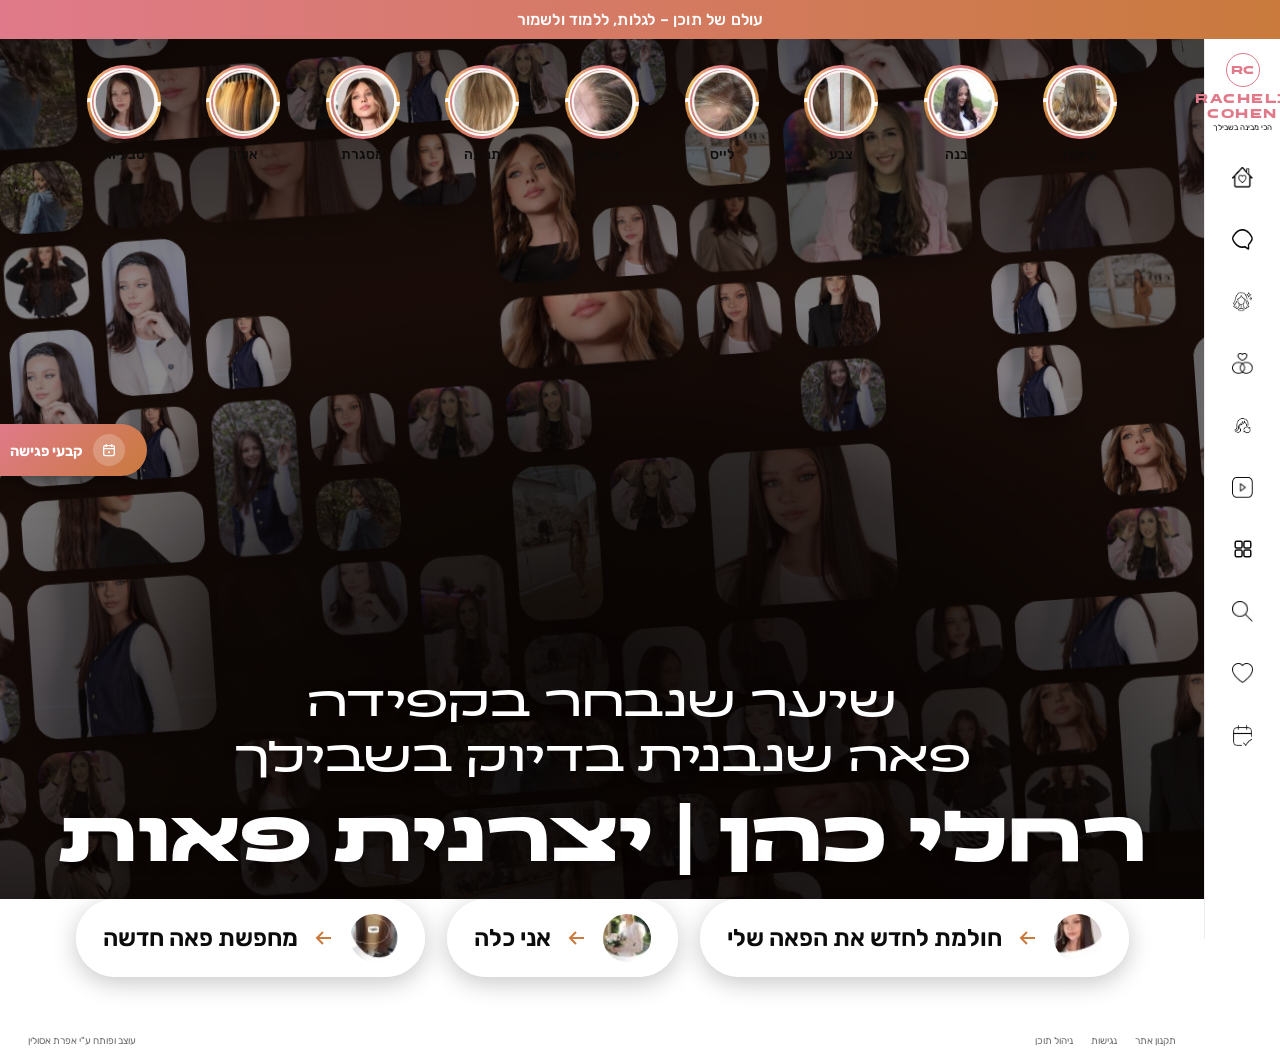
==== commit a009a708: "שיפור קולג הדוגמניות ותיקוני UX בדף הבית - קולג הדוגמניות נבנה עכשיו דינמית (JS) כרשת גריד א-סימטרית" ====
--- a/index.html
+++ b/index.html
@@ -20,74 +20,7 @@
     <div class="content">
     <main>
       <section class="hero">
-        <div class="hero-collage" aria-hidden="true">
-          <div class="collage-row" data-dir="left">
-            <div class="collage-row-inner">
-              <div class="collage-tile"><img src="assets/model_01.jpg" alt="" loading="eager" decoding="async"></div>
-              <div class="collage-tile"><img src="assets/model_02.jpg" alt="" loading="eager" decoding="async"></div>
-              <div class="collage-tile"><img src="assets/model_03.jpg" alt="" loading="eager" decoding="async"></div>
-              <div class="collage-tile"><img src="assets/model_04.jpg" alt="" loading="eager" decoding="async"></div>
-              <div class="collage-tile"><img src="assets/model_05.jpg" alt="" loading="eager" decoding="async"></div>
-              <div class="collage-tile"><img src="assets/model_06.jpg" alt="" loading="eager" decoding="async"></div>
-              <div class="collage-tile"><img src="assets/model_07.jpg" alt="" loading="eager" decoding="async"></div>
-              <div class="collage-tile"><img src="assets/model_01.jpg" alt="" loading="eager" decoding="async"></div>
-              <div class="collage-tile"><img src="assets/model_02.jpg" alt="" loading="eager" decoding="async"></div>
-              <div class="collage-tile"><img src="assets/model_03.jpg" alt="" loading="eager" decoding="async"></div>
-              <div class="collage-tile"><img src="assets/model_04.jpg" alt="" loading="eager" decoding="async"></div>
-              <div class="collage-tile"><img src="assets/model_05.jpg" alt="" loading="eager" decoding="async"></div>
-              <div class="collage-tile"><img src="assets/model_06.jpg" alt="" loading="eager" decoding="async"></div>
-              <div class="collage-tile"><img src="assets/model_07.jpg" alt="" loading="eager" decoding="async"></div>
-            </div>
-          </div>
-          <div class="collage-row" data-dir="right">
-            <div class="collage-row-inner">
-              <div class="collage-tile"><img src="assets/model_08.jpg" alt="" loading="eager" decoding="async"></div>
-              <div class="collage-tile"><img src="assets/model_09.jpg" alt="" loading="eager" decoding="async"></div>
-              <div class="collage-tile"><img src="assets/model_10.jpg" alt="" loading="eager" decoding="async"></div>
-              <div class="collage-tile"><img src="assets/model_11.jpg" alt="" loading="eager" decoding="async"></div>
-              <div class="collage-tile"><img src="assets/model_12.jpg" alt="" loading="eager" decoding="async"></div>
-              <div class="collage-tile"><img src="assets/model_13.jpg" alt="" loading="eager" decoding="async"></div>
-              <div class="collage-tile"><img src="assets/model_08.jpg" alt="" loading="eager" decoding="async"></div>
-              <div class="collage-tile"><img src="assets/model_09.jpg" alt="" loading="eager" decoding="async"></div>
-              <div class="collage-tile"><img src="assets/model_10.jpg" alt="" loading="eager" decoding="async"></div>
-              <div class="collage-tile"><img src="assets/model_11.jpg" alt="" loading="eager" decoding="async"></div>
-              <div class="collage-tile"><img src="assets/model_12.jpg" alt="" loading="eager" decoding="async"></div>
-              <div class="collage-tile"><img src="assets/model_13.jpg" alt="" loading="eager" decoding="async"></div>
-            </div>
-          </div>
-          <div class="collage-row" data-dir="left">
-            <div class="collage-row-inner">
-              <div class="collage-tile"><img src="assets/model_14.jpg" alt="" loading="eager" decoding="async"></div>
-              <div class="collage-tile"><img src="assets/model_15.jpg" alt="" loading="eager" decoding="async"></div>
-              <div class="collage-tile"><img src="assets/model_16.jpg" alt="" loading="eager" decoding="async"></div>
-              <div class="collage-tile"><img src="assets/model_17.jpg" alt="" loading="eager" decoding="async"></div>
-              <div class="collage-tile"><img src="assets/model_18.jpg" alt="" loading="eager" decoding="async"></div>
-              <div class="collage-tile"><img src="assets/model_19.jpg" alt="" loading="eager" decoding="async"></div>
-              <div class="collage-tile"><img src="assets/model_14.jpg" alt="" loading="eager" decoding="async"></div>
-              <div class="collage-tile"><img src="assets/model_15.jpg" alt="" loading="eager" decoding="async"></div>
-              <div class="collage-tile"><img src="assets/model_16.jpg" alt="" loading="eager" decoding="async"></div>
-              <div class="collage-tile"><img src="assets/model_17.jpg" alt="" loading="eager" decoding="async"></div>
-              <div class="collage-tile"><img src="assets/model_18.jpg" alt="" loading="eager" decoding="async"></div>
-              <div class="collage-tile"><img src="assets/model_19.jpg" alt="" loading="eager" decoding="async"></div>
-            </div>
-          </div>
-          <div class="collage-row" data-dir="right">
-            <div class="collage-row-inner">
-              <div class="collage-tile"><img src="assets/model_20.jpg" alt="" loading="eager" decoding="async"></div>
-              <div class="collage-tile"><img src="assets/model_21.jpg" alt="" loading="eager" decoding="async"></div>
-              <div class="collage-tile"><img src="assets/model_22.jpg" alt="" loading="eager" decoding="async"></div>
-              <div class="collage-tile"><img src="assets/model_23.jpg" alt="" loading="eager" decoding="async"></div>
-              <div class="collage-tile"><img src="assets/model_24.jpg" alt="" loading="eager" decoding="async"></div>
-              <div class="collage-tile"><img src="assets/model_25.jpg" alt="" loading="eager" decoding="async"></div>
-              <div class="collage-tile"><img src="assets/model_20.jpg" alt="" loading="eager" decoding="async"></div>
-              <div class="collage-tile"><img src="assets/model_21.jpg" alt="" loading="eager" decoding="async"></div>
-              <div class="collage-tile"><img src="assets/model_22.jpg" alt="" loading="eager" decoding="async"></div>
-              <div class="collage-tile"><img src="assets/model_23.jpg" alt="" loading="eager" decoding="async"></div>
-              <div class="collage-tile"><img src="assets/model_24.jpg" alt="" loading="eager" decoding="async"></div>
-              <div class="collage-tile"><img src="assets/model_25.jpg" alt="" loading="eager" decoding="async"></div>
-            </div>
-          </div>
-        </div>
+        <div class="hero-collage" id="hero-collage" aria-hidden="true"></div>
         <div class="hero-overlay" aria-hidden="true"></div>
 
         <div class="topics-row">
--- a/styles.css
+++ b/styles.css
@@ -185,40 +185,30 @@
   background: rgba(0,0,0,0.38);
 }
 
-/* ---------- hero collage (קולג דוגמניות נע, רקע לדף הבית) ---------- */
+/* ---------- hero collage (קולג א-סימטרי של דוגמניות, רקע לדף הבית) ---------- */
+/* רשת גריד עם packing צפוף (dense) - האריחים משתנים בגודל (ר' .sz-w2/.sz-h2 ב-common.js) כך שהקולג
+   תמיד יוצא לא-סימטרי ותמיד מתמלא לגמרי, גם אם הרשת גדולה יותר ממספר התמונות בפועל (יש מחזוריות ב-JS) */
 .hero-collage {
   position: absolute; inset: -8% -4%;
-  display: flex;
-  flex-direction: column;
-  justify-content: center;
-  gap: clamp(10px, 1.6vw, 20px);
-  background: linear-gradient(160deg, #2a1812 0%, #3a2016 45%, #1d100c 100%);
-  transform: rotate(-4deg) scale(1.18);
+  display: grid;
+  grid-auto-flow: dense;
+  grid-template-columns: repeat(16, 1fr);
+  grid-auto-rows: clamp(44px, 4.6vw, 68px);
+  gap: clamp(6px, .9vw, 13px);
+  background: linear-gradient(160deg, #1c0f09 0%, #2a150d 45%, #110a07 100%);
+  transform: rotate(-4deg) scale(1.2);
   transform-origin: center;
   will-change: transform;
-}
-.collage-row {
-  flex: 1 1 0;
-  min-height: 0;
   overflow: hidden;
-  width: 100%;
-}
-.collage-row-inner {
-  display: flex;
-  align-items: stretch;
-  gap: clamp(10px, 1.6vw, 20px);
-  height: 100%;
-  width: max-content;
-  will-change: transform;
 }
 .collage-tile {
-  flex: 0 0 auto;
-  width: clamp(92px, 10.5vw, 152px);
-  height: 100%;
+  position: relative;
   border-radius: var(--radius-md);
   overflow: hidden;
-  box-shadow: 0 14px 34px -12px rgba(0,0,0,.55);
-}
+  box-shadow: 0 14px 34px -12px rgba(0,0,0,.6);
+}
+.collage-tile.sz-w2 { grid-column: span 2; }
+.collage-tile.sz-h2 { grid-row: span 2; }
 .collage-tile img {
   width: 100%; height: 100%;
   object-fit: cover;
@@ -227,15 +217,15 @@
   will-change: transform;
 }
 @media (prefers-reduced-motion: reduce) {
-  .collage-row-inner, .collage-tile img { animation: none !important; transition: none !important; }
-}
-/* overlay כפול - כהות אחידה לקריאות + וינייטה רכה סביב הטקסט, מעל הקולג ומתחת לתוכן */
+  .collage-tile img { animation: none !important; transition: none !important; }
+}
+/* overlay כפול חזק - כהות גבוהה לקריאות מלאה של הטקסט והכפתורים מעל הקולג, גם ברקע הכי בהיר */
 .hero-overlay {
   position: absolute; inset: 0;
   z-index: 1;
   background:
-    radial-gradient(ellipse 70% 55% at 50% 72%, rgba(12,6,4,.78) 0%, rgba(12,6,4,.45) 45%, rgba(12,6,4,0) 72%),
-    linear-gradient(180deg, rgba(12,6,4,.56) 0%, rgba(12,6,4,.3) 30%, rgba(12,6,4,.34) 62%, rgba(12,6,4,.72) 100%);
+    radial-gradient(ellipse 72% 58% at 50% 72%, rgba(8,4,3,.9) 0%, rgba(8,4,3,.62) 45%, rgba(8,4,3,0) 74%),
+    linear-gradient(180deg, rgba(8,4,3,.7) 0%, rgba(8,4,3,.46) 28%, rgba(8,4,3,.5) 60%, rgba(8,4,3,.86) 100%);
   pointer-events: none;
 }
 .hero-content {
@@ -488,10 +478,14 @@
   .hero-content .eyebrow { font-size: clamp(19px, 5vw, 26px); }
   .hero-content h1 { font-size: clamp(27px, 7vw, 38px); }
 
-  /* קולג הדוגמניות במובייל - פחות הטיה, שורה אחת פחות כדי שהתמונות שנשארות יהיו גדולות וברורות */
-  .hero-collage { transform: rotate(-3deg) scale(1.22); gap: 10px; }
-  .collage-row:nth-child(4) { display: none; }
-  .collage-tile { width: 108px; border-radius: var(--radius-sm); }
+  /* קולג הדוגמניות במובייל - פחות עמודות כדי שכל אריח יהיה גדול וברור, פחות הטיה */
+  .hero-collage {
+    grid-template-columns: repeat(7, 1fr);
+    grid-auto-rows: clamp(48px, 11vw, 76px);
+    transform: rotate(-3deg) scale(1.22);
+    gap: 8px;
+  }
+  .collage-tile { border-radius: var(--radius-sm); }
 
   /* הסטטוסים (נושאי הטיפים) - גלילה אופקית במקום שבירה לשורה חדשה, כך שרואים כמה שיותר בבת אחת */
   .topics-row {
--- a/modals.css
+++ b/modals.css
@@ -192,17 +192,31 @@
   transform: translateY(-50%);
   z-index: 30;
 }
+/* כרית אייקון עגולה + תווית אופקית, צמודות לקצה המסך (שמאל) עם קצה ישר, והקצה הפנימי מעוגל לגמרי */
 .side-cta a {
-  display: flex; align-items: center; gap: 8px;
+  display: flex; align-items: center; gap: 10px;
   background: var(--gradient);
-  color: var(--white); font-weight: 700; font-size: 15px;
-  padding: 18px 24px 18px 16px;
-  /* הצד הצמוד לקצה המסך (שמאל) נשאר ישר/מרובע, והצד הפונה פנימה מתעגל לגמרי כמו קצה כפתור */
+  color: var(--white); font-weight: 700; font-size: 14.5px; white-space: nowrap;
+  padding: 10px 22px 10px 10px;
   border-radius: 0 999px 999px 0;
-  box-shadow: var(--shadow-card);
-  writing-mode: vertical-rl;
-  text-orientation: mixed;
-}
+  box-shadow: 0 16px 36px -14px rgba(0,0,0,.55), 0 3px 10px rgba(0,0,0,.2);
+  transition: transform .3s cubic-bezier(.22,.8,.3,1), box-shadow .3s ease, padding .3s ease;
+}
+.side-cta a:hover,
+.side-cta a:focus-visible {
+  transform: translateX(4px);
+  box-shadow: 0 20px 44px -12px rgba(0,0,0,.6), 0 3px 10px rgba(0,0,0,.22);
+  padding-left: 28px;
+}
+.side-cta-icon {
+  flex-shrink: 0;
+  width: 32px; height: 32px;
+  border-radius: 50%;
+  background: rgba(255,255,255,.22);
+  display: grid; place-items: center;
+}
+.side-cta-icon svg { width: 16px; height: 16px; fill: none; stroke: var(--white); stroke-width: 2; }
+.side-cta-label { padding-top: 1px; }
 
 @media (max-width: 860px) {
   .story-card { width: 160px; }
@@ -210,7 +224,7 @@
   .story-card.active { width: 230px; }
   .story-card.active img { height: 330px; }
   .side-cta { position: static; transform: none; display: flex; justify-content: center; margin: 24px 0; }
-  .side-cta a { writing-mode: horizontal-tb; border-radius: var(--radius-pill); }
+  .side-cta a { border-radius: var(--radius-pill); padding: 10px 20px; }
 }
 
 /* ========================================================================
@@ -305,7 +319,7 @@
 }
 .igstory-card::after {
   content: ""; position: absolute; inset: 0;
-  background: linear-gradient(to top, rgba(0,0,0,.72) 0%, rgba(0,0,0,0) 32%, rgba(0,0,0,0) 72%, rgba(0,0,0,.35) 100%);
+  background: linear-gradient(to top, rgba(0,0,0,.72) 0%, rgba(0,0,0,0) 32%, rgba(0,0,0,0) 68%, rgba(0,0,0,.52) 100%);
 }
 .igstory-tapzone { position: absolute; top: 0; bottom: 0; width: 34%; z-index: 4; }
 .igstory-tap-prev { right: 0; }
@@ -343,33 +357,33 @@
 .igstory-cta { margin-right: auto; background: var(--gradient); color: var(--white); font-weight: 700; padding: 7px 12px; border-radius: 99px; }
 .igstory-cta svg { width: 13px; height: 13px; stroke: var(--white); fill: none; stroke-width: 1.8; }
 
-/* רצועת כל נושאי הסטטוס - קופצים ישירות לכל נושא, לא רק לקודם/הבא
-   ממוקמת מעל שורת הסטטיסטיקות (אהבתי/צפיות/קביעת פגישה) כדי שלא תתחפף איתה */
+/* רצועת כל נושאי הסטורי - אותה שורת "סטוריז" שמופיעה בדף הבית, ממוקמת עכשיו גם למעלה בתוך החלונית
+   עצמה (מתחת לראש) כדי שהיא לא תיעלם כשנכנסים לצפייה בסטורי, אלא תישאר גלויה ותאפשר לדלג לכל נושא */
 .igstory-topics-strip {
-  position: absolute; bottom: 46px; left: 0; right: 0;
-  display: flex; gap: 16px; overflow-x: auto;
-  padding: 2px max(16px, env(safe-area-inset-left, 0px)) 4px max(16px, env(safe-area-inset-right, 0px));
+  position: absolute; top: 64px; left: 0; right: 0;
+  display: flex; gap: 14px; overflow-x: auto;
+  padding: 2px max(16px, env(safe-area-inset-left, 0px)) 6px max(16px, env(safe-area-inset-right, 0px));
   z-index: 7; scrollbar-width: none;
 }
 .igstory-topics-strip::-webkit-scrollbar { display: none; }
 .igstory-topic-chip {
   flex: 0 0 auto;
   display: flex; flex-direction: column; align-items: center; gap: 5px;
-  width: 54px;
+  width: 58px;
   background: none; border: none; padding: 0;
-  cursor: pointer; opacity: .5;
+  cursor: pointer; opacity: .62;
   transition: opacity .2s ease, transform .2s ease;
 }
-.igstory-topic-chip:hover { opacity: .8; transform: translateY(-2px); }
+.igstory-topic-chip:hover { opacity: .85; transform: translateY(-2px); }
 .igstory-topic-chip.active { opacity: 1; }
-.igstory-topic-chip img {
-  width: 42px; height: 42px; border-radius: 50%; object-fit: cover;
-  border: 2px solid transparent; transition: border-color .2s ease;
-}
-.igstory-topic-chip.active img { border-color: var(--white); box-shadow: 0 0 0 2px rgba(0,0,0,.3); }
-.igstory-topic-chip span {
-  font-family: var(--font-ui); font-size: 10.5px; color: var(--white);
-  max-width: 54px; overflow: hidden; text-overflow: ellipsis; white-space: nowrap;
+/* אותה טבעת סטורי מסתובבת בדיוק כמו בדף הבית (.topic-ring), רק בגודל מוקטן שיתאים לחלונית */
+.igstory-topic-chip .topic-ring { width: 52px; height: 52px; }
+.igstory-topic-chip.active .topic-ring-in { padding: 1.5px; box-shadow: 0 0 0 2px rgba(255,255,255,.55); }
+.igstory-topic-chip:not(.active) .topic-ring::before { animation: none; background: rgba(255,255,255,.4); }
+.igstory-topic-chip-label {
+  font-family: var(--font-ui); font-size: 10.5px; font-weight: 600; color: var(--white);
+  text-shadow: 0 1px 4px rgba(0,0,0,.6);
+  max-width: 58px; overflow: hidden; text-overflow: ellipsis; white-space: nowrap;
 }
 
 .rc-toast {
@@ -386,12 +400,12 @@
   .igstory-head { top: calc(max(12px, env(safe-area-inset-top, 0px)) + 14px); }
   /* במסך מלא במובייל כל השורות התחתונות מתרוממות לפי אזור הבטיחות של המכשיר, ושומרות על המרחק זו מזו */
   .igstory-stats { bottom: calc(16px + env(safe-area-inset-bottom, 0px)); }
-  .igstory-topics-strip { bottom: calc(46px + env(safe-area-inset-bottom, 0px)); gap: 10px; }
   .igstory-caption { bottom: calc(124px + env(safe-area-inset-bottom, 0px)); }
+  .igstory-topics-strip { top: calc(max(12px, env(safe-area-inset-top, 0px)) + 58px); gap: 10px; }
   /* צפיפות שמציגה כ-6 נושאים בבת אחת ברצועת הטופ-סטורי, בהתאמה לשורת הסטטוסים העליונה */
-  .igstory-topic-chip { width: 46px; gap: 4px; }
-  .igstory-topic-chip img { width: 38px; height: 38px; }
-  .igstory-topic-chip span { font-size: 9.5px; max-width: 46px; }
+  .igstory-topic-chip { width: 48px; gap: 4px; }
+  .igstory-topic-chip .topic-ring { width: 44px; height: 44px; }
+  .igstory-topic-chip-label { font-size: 9.5px; max-width: 48px; }
 }
 
 /* ---------- icon-rail tooltips (Instagram style) ---------- */
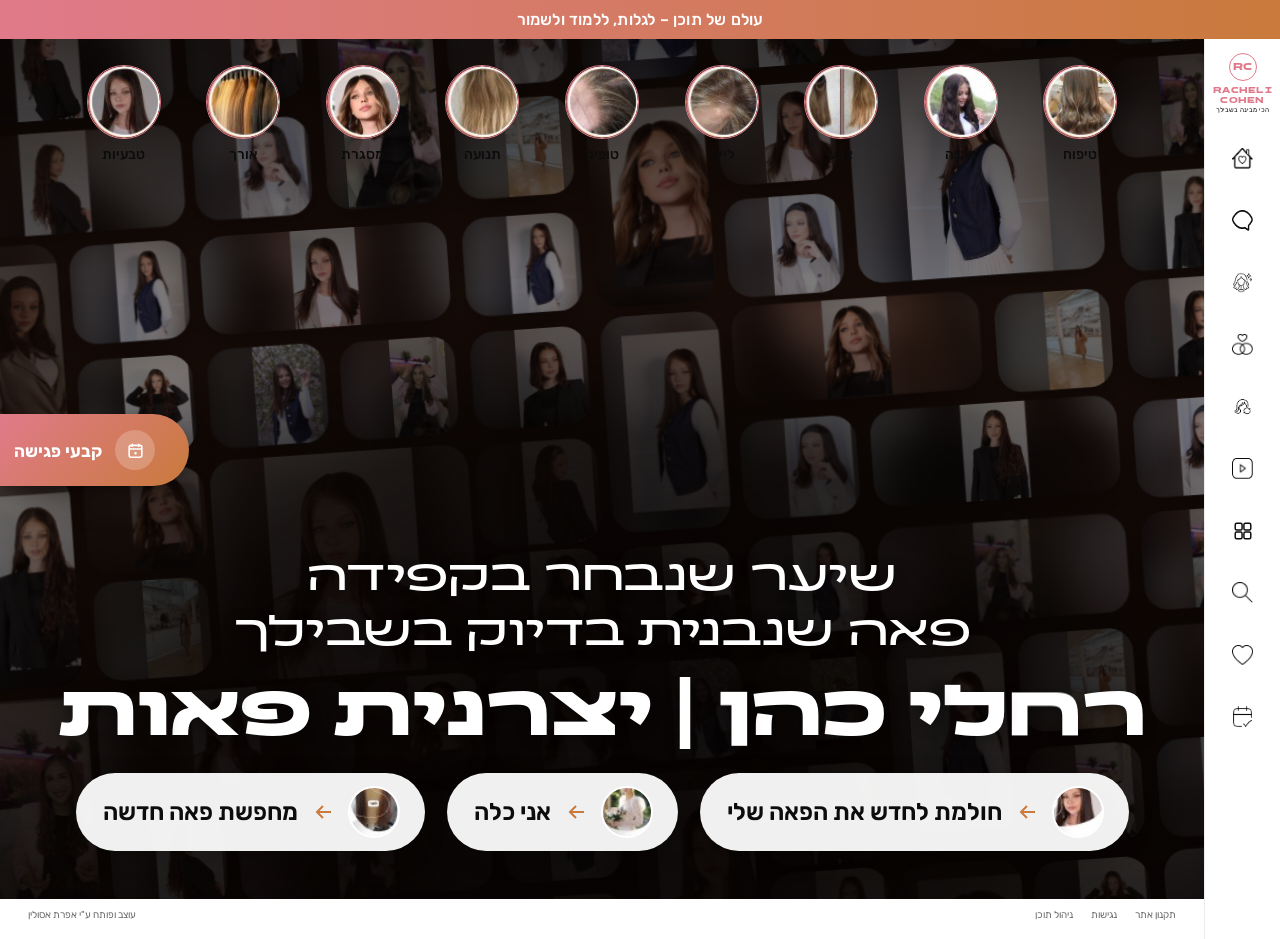
==== commit 31f06fee: "תיקון דף הבית בכתובת השורש של האתר (index.html) שהיה פגום מבחינה מבנית ה-section של כפתורי "חולמת לח" ====
--- a/index.html
+++ b/index.html
@@ -39,24 +39,24 @@
           <p class="eyebrow">שיער שנבחר בקפידה<br>פאה שנבנית בדיוק בשבילך</p>
           <h1>רחלי כהן | יצרנית פאות</h1>
         </div>
-      </section>
 
-      <section class="journeys">
-        <a class="journey-btn" href="renew-wig.html">
-          <svg viewBox="0 0 24 24" fill="none" stroke-width="2"><path d="M19 12H5M11 6l-6 6 6 6"/></svg>
-          חולמת לחדש את הפאה שלי
-          <img class="journey-avatar" src="assets/home_avatar_renew.jpg" alt="">
-        </a>
-        <a class="journey-btn" href="bride.html">
-          <svg viewBox="0 0 24 24" fill="none" stroke-width="2"><path d="M19 12H5M11 6l-6 6 6 6"/></svg>
-          אני כלה
-          <img class="journey-avatar" src="assets/home_avatar_bride.jpg" alt="">
-        </a>
-        <a class="journey-btn" href="new-wig.html">
-          <svg viewBox="0 0 24 24" fill="none" stroke-width="2"><path d="M19 12H5M11 6l-6 6 6 6"/></svg>
-          מחפשת פאה חדשה
-          <img class="journey-avatar" src="assets/home_avatar_newwig.jpg" alt="">
-        </a>
+        <section class="journeys">
+          <a class="journey-btn" href="renew-wig.html">
+            <svg viewBox="0 0 24 24" fill="none" stroke-width="2"><path d="M19 12H5M11 6l-6 6 6 6"/></svg>
+            חולמת לחדש את הפאה שלי
+            <img class="journey-avatar" src="assets/home_avatar_renew.jpg" alt="">
+          </a>
+          <a class="journey-btn" href="bride.html">
+            <svg viewBox="0 0 24 24" fill="none" stroke-width="2"><path d="M19 12H5M11 6l-6 6 6 6"/></svg>
+            אני כלה
+            <img class="journey-avatar" src="assets/home_avatar_bride.jpg" alt="">
+          </a>
+          <a class="journey-btn" href="new-wig.html">
+            <svg viewBox="0 0 24 24" fill="none" stroke-width="2"><path d="M19 12H5M11 6l-6 6 6 6"/></svg>
+            מחפשת פאה חדשה
+            <img class="journey-avatar" src="assets/home_avatar_newwig.jpg" alt="">
+          </a>
+        </section>
       </section>
     </main>
 
--- a/styles.css
+++ b/styles.css
@@ -153,18 +153,24 @@
   width: 100%;
   display: flex;
   justify-content: center;
-  padding: 14px 0 6px;
-}
-.logo-inner { display: flex; flex-direction: column; align-items: center; gap: 6px; text-align: center; }
+  padding: 14px 4px 6px;
+  box-sizing: border-box;
+}
+.logo-inner { display: flex; flex-direction: column; align-items: center; gap: 5px; text-align: center; max-width: 100%; }
 .logo-mark {
-  width: 34px; height: 34px; border-radius: 50%;
+  width: 28px; height: 28px; border-radius: 50%;
   border: 1.5px solid var(--rose-1);
   display: grid; place-items: center;
-  font-family: var(--font-display); font-weight: 700; color: var(--rose-1); font-size: 12px;
-}
-.logo-text { text-align: center; }
-.logo-text .en1 { font-family: var(--font-display); font-weight: 600; letter-spacing: 1.5px; font-size: 13px; color: var(--rose-1); display:block; line-height:1.15; }
-.logo-tagline { font-size: 8px; color: var(--black); font-family: var(--font-ui); line-height: 1.3; display:block; }
+  font-family: var(--font-display); font-weight: 700; color: var(--rose-1); font-size: 10px;
+  flex-shrink: 0;
+}
+/* הכיתוב מצומצם ועם מרווח אותיות מינימלי כדי שיישאר בתוך רוחב הפס הצר ולא "יברח" ממנו */
+.logo-text { text-align: center; max-width: 100%; }
+.logo-text .en1 {
+  font-family: var(--font-display); font-weight: 600; letter-spacing: .3px; font-size: 8.5px; color: var(--rose-1);
+  display: block; line-height: 1.2; word-break: break-word;
+}
+.logo-tagline { font-size: 6.5px; color: var(--black); font-family: var(--font-ui); line-height: 1.25; display:block; word-break: break-word; }
 
 /* ---------- HERO ---------- */
 .hero {
@@ -192,9 +198,9 @@
   position: absolute; inset: -8% -4%;
   display: grid;
   grid-auto-flow: dense;
-  grid-template-columns: repeat(16, 1fr);
-  grid-auto-rows: clamp(44px, 4.6vw, 68px);
-  gap: clamp(6px, .9vw, 13px);
+  grid-template-columns: repeat(12, 1fr);
+  grid-auto-rows: clamp(62px, 6.4vw, 96px);
+  gap: clamp(7px, 1vw, 14px);
   background: linear-gradient(160deg, #1c0f09 0%, #2a150d 45%, #110a07 100%);
   transform: rotate(-4deg) scale(1.2);
   transform-origin: center;
@@ -205,13 +211,25 @@
   position: relative;
   border-radius: var(--radius-md);
   overflow: hidden;
+  background: rgba(10,5,4,.6);
   box-shadow: 0 14px 34px -12px rgba(0,0,0,.6);
 }
 .collage-tile.sz-w2 { grid-column: span 2; }
 .collage-tile.sz-h2 { grid-row: span 2; }
+/* שכבה כפולה: רקע מטושטש (cover, לא נראה כמו "חור" ריק) + התמונה האמיתית מעליו ב-object-fit:contain -
+   כך שהתמונה המלאה תמיד נראית שלמה, בלי לחתוך ראשים/פרצופים, אבל האריח עדיין מלא לגמרי מקצה לקצה */
+.collage-tile-bg {
+  position: absolute; inset: -12%;
+  background-size: cover;
+  background-position: center;
+  filter: blur(16px) brightness(.6) saturate(1.05);
+  transform: scale(1.1);
+}
 .collage-tile img {
+  position: relative;
+  z-index: 1;
   width: 100%; height: 100%;
-  object-fit: cover;
+  object-fit: contain;
   display: block;
   transform-origin: center;
   will-change: transform;
@@ -219,13 +237,13 @@
 @media (prefers-reduced-motion: reduce) {
   .collage-tile img { animation: none !important; transition: none !important; }
 }
-/* overlay כפול חזק - כהות גבוהה לקריאות מלאה של הטקסט והכפתורים מעל הקולג, גם ברקע הכי בהיר */
+/* overlay כהה - חזרה לשחור/חום כהה כבסיס, עם ריכוז כהות נוסף מאחורי הטקסט/כפתורים */
 .hero-overlay {
   position: absolute; inset: 0;
   z-index: 1;
   background:
-    radial-gradient(ellipse 72% 58% at 50% 72%, rgba(8,4,3,.9) 0%, rgba(8,4,3,.62) 45%, rgba(8,4,3,0) 74%),
-    linear-gradient(180deg, rgba(8,4,3,.7) 0%, rgba(8,4,3,.46) 28%, rgba(8,4,3,.5) 60%, rgba(8,4,3,.86) 100%);
+    radial-gradient(ellipse 73% 58% at 50% 72%, rgba(6,3,2,.92) 0%, rgba(6,3,2,.68) 45%, rgba(6,3,2,.05) 74%),
+    linear-gradient(180deg, rgba(6,3,2,.76) 0%, rgba(6,3,2,.5) 28%, rgba(6,3,2,.54) 60%, rgba(6,3,2,.88) 100%);
   pointer-events: none;
 }
 .hero-content {
@@ -251,15 +269,20 @@
 }
 
 /* ---------- topics row ---------- */
+/* שורה אחת קבועה (לא נשברת לכמה שורות) - אם אין מספיק רוחב אפשר לגלול אופקית, אבל שום נושא לא
+   "נעלם"/מוסתר אוטומטית, בדיוק כמו רצועת הנושאים בתוך הסטורי */
 .topics-row {
   position: relative;
   z-index: 3;
   display: flex;
   justify-content: center;
   gap: clamp(14px, 2vw, 28px);
-  padding: 26px 16px 0;
-  flex-wrap: wrap;
-}
+  padding: 26px 16px 10px;
+  flex-wrap: nowrap;
+  overflow-x: auto;
+  scrollbar-width: none;
+}
+.topics-row::-webkit-scrollbar { display: none; }
 .topic {
   display: flex; flex-direction: column; align-items: center; gap: 7px;
   width: 94px;
@@ -271,56 +294,24 @@
 .topic:hover { transform: translateY(-2px); }
 .topic:active { transform: translateY(0) scale(.96); }
 .topic:focus-visible .topic-ring { outline: 2px solid var(--rose-1); outline-offset: 3px; }
+/* עיגול פשוט עם מסגרת ורודה - אותו סגנון בדיוק כמו העיגולים בתוך הסטורי (igstory-topic-avatar) ובלוגו
+   בהאדר (logo-mark), עם מסגרת הוורוד של המותג (--rose-1), בלי טבעת צבעונית מסתובבת */
 .topic-ring {
   width: 74px; height: 74px; border-radius: 50%;
-  position: relative;
   overflow: hidden;
-  isolation: isolate;
-}
-.topic-ring::before {
-  content: "";
-  position: absolute;
-  inset: -35%;
-  background: conic-gradient(from 0deg,
-    var(--rose-1), var(--rose-2), #f3c66b, var(--rose-1), var(--rose-2), #f3c66b, var(--rose-1));
-  animation: ring-spin 5s linear infinite;
-  will-change: transform;
-}
-@keyframes ring-spin {
-  to { transform: rotate(360deg); }
+  border: 1.5px solid var(--rose-1);
+  transition: border-color .2s ease;
 }
 .topic-ring-in {
-  position: absolute; inset: 3px; z-index: 1;
-  border-radius: 50%; background: var(--white); padding: 2px;
-  display: flex;
-}
-/* מספר הפסים בטבעת הסטורי מתאים לכמות הפריטים בטופיק (--seg-count נקבע ב-JS) */
-.topic-ring.has-segments::after {
-  content: "";
-  position: absolute;
-  inset: 0;
-  z-index: 0;
+  width: 100%; height: 100%;
   border-radius: 50%;
-  background: repeating-conic-gradient(
-    from calc(-180deg / var(--seg-count, 1)),
-    var(--white) 0deg 7deg,
-    transparent 7deg calc(360deg / var(--seg-count, 1))
-  );
-  animation: ring-spin 5s linear infinite;
-  will-change: transform;
-  pointer-events: none;
-}
-.topic.seen .topic-ring.has-segments::after { animation: none; }
-@media (prefers-reduced-motion: reduce) {
-  .topic-ring.has-segments::after { animation: none; }
+  display: flex;
 }
 .topic-ring img { width: 100%; height: 100%; border-radius: 50%; object-fit: cover; display: block; }
 .topic span { font-size: 14px; font-weight: 500; color: var(--black); text-align: center; }
 body[data-page="home"] .topic span { color: var(--white); text-shadow: 0 1px 4px rgba(0,0,0,.4); }
-.topic.seen .topic-ring::before { animation: none; background: var(--gray-bg); }
-@media (prefers-reduced-motion: reduce) {
-  .topic-ring::before { animation: none; background: var(--gradient); }
-}
+.topic.seen .topic-ring { border-color: rgba(0,0,0,.1); }
+body[data-page="home"] .topic.seen .topic-ring { border-color: rgba(255,255,255,.3); }
 
 /* ---------- journeys row (overlaid on the hero image) ---------- */
 .journeys {
@@ -463,7 +454,11 @@
     padding: 8px 14px;
   }
   .logo { width: auto; padding: 0; }
-  .logo-inner { flex-direction: row-reverse; }
+  /* בהאדר האופקי במובייל יש הרבה יותר רוחב פנוי מאשר בפס הצר בדסקטופ - מחזירים את הכיתוב לגודל קריא */
+  .logo-inner { flex-direction: row-reverse; gap: 8px; }
+  .logo-mark { width: 32px; height: 32px; font-size: 11px; }
+  .logo-text .en1 { font-size: 13px; letter-spacing: 1px; }
+  .logo-tagline { font-size: 9px; }
   .icon-rail {
     width: auto; flex-direction: row; gap: 4px; padding: 0;
     overflow-x: auto;
@@ -480,8 +475,8 @@
 
   /* קולג הדוגמניות במובייל - פחות עמודות כדי שכל אריח יהיה גדול וברור, פחות הטיה */
   .hero-collage {
-    grid-template-columns: repeat(7, 1fr);
-    grid-auto-rows: clamp(48px, 11vw, 76px);
+    grid-template-columns: repeat(6, 1fr);
+    grid-auto-rows: clamp(58px, 13vw, 88px);
     transform: rotate(-3deg) scale(1.22);
     gap: 8px;
   }
--- a/modals.css
+++ b/modals.css
@@ -151,8 +151,11 @@
   background: #000;
 }
 .story-card.active { width: 330px; opacity: 1; transform: scale(1); }
-.story-card img { width: 100%; height: 330px; object-fit: cover; display: block; }
-.story-card.active img { height: 460px; }
+.story-card img, .story-card video { width: 100%; height: 330px; object-fit: cover; display: block; }
+.story-card.active img, .story-card.active video { height: 460px; }
+/* עטיפה "שקופה" מבחינת הפריסה - כדי שתוכן התאי שנבנה דינמית ב-JS (ר' renderBrideJourney ב-common.js)
+   ייכנס כאילו היה ישירות בתוך .story-track (פריט flex לכל דבר), בלי לשבור את ה-gap/יישור */
+.story-cards { display: contents; }
 .story-caption {
   text-align: center; font-size: 16px; margin-top: 18px; max-width: 320px; margin-inline: auto; min-height: 48px;
 }
@@ -192,12 +195,12 @@
   transform: translateY(-50%);
   z-index: 30;
 }
-/* כרית אייקון עגולה + תווית אופקית, צמודות לקצה המסך (שמאל) עם קצה ישר, והקצה הפנימי מעוגל לגמרי */
+/* כרית אייקון עגולה + תווית אופקית רחבה, צמודות לקצה המסך (שמאל) עם קצה ישר, והקצה הפנימי מעוגל לגמרי */
 .side-cta a {
-  display: flex; align-items: center; gap: 10px;
+  display: flex; align-items: center; gap: 13px;
   background: var(--gradient);
-  color: var(--white); font-weight: 700; font-size: 14.5px; white-space: nowrap;
-  padding: 10px 22px 10px 10px;
+  color: var(--white); font-weight: 700; font-size: 17px; white-space: nowrap;
+  padding: 16px 34px 16px 14px;
   border-radius: 0 999px 999px 0;
   box-shadow: 0 16px 36px -14px rgba(0,0,0,.55), 0 3px 10px rgba(0,0,0,.2);
   transition: transform .3s cubic-bezier(.22,.8,.3,1), box-shadow .3s ease, padding .3s ease;
@@ -206,16 +209,16 @@
 .side-cta a:focus-visible {
   transform: translateX(4px);
   box-shadow: 0 20px 44px -12px rgba(0,0,0,.6), 0 3px 10px rgba(0,0,0,.22);
-  padding-left: 28px;
+  padding-left: 40px;
 }
 .side-cta-icon {
   flex-shrink: 0;
-  width: 32px; height: 32px;
+  width: 40px; height: 40px;
   border-radius: 50%;
   background: rgba(255,255,255,.22);
   display: grid; place-items: center;
 }
-.side-cta-icon svg { width: 16px; height: 16px; fill: none; stroke: var(--white); stroke-width: 2; }
+.side-cta-icon svg { width: 19px; height: 19px; fill: none; stroke: var(--white); stroke-width: 2; }
 .side-cta-label { padding-top: 1px; }
 
 @media (max-width: 860px) {
@@ -223,26 +226,33 @@
   .story-card img { height: 230px; }
   .story-card.active { width: 230px; }
   .story-card.active img { height: 330px; }
-  .side-cta { position: static; transform: none; display: flex; justify-content: center; margin: 24px 0; }
-  .side-cta a { border-radius: var(--radius-pill); padding: 10px 20px; }
+  .side-cta { position: static; transform: none; width: 100%; margin: 24px 0; }
+  .side-cta a { width: 100%; justify-content: center; border-radius: var(--radius-pill); padding: 15px 20px; }
 }
 
 /* ========================================================================
    Instagram-style Story Viewer (triggered from the topic circles)
    ======================================================================== */
+/* overflow-y: auto על כל השכבה - כך שבחלונות נמוכים (גובה דפדפן קטן) אפשר תמיד לגלול ולראות
+   את כל רצועת הנושאים + הכרטיס, ושום דבר לא נחתך/נעלם מתחת לקצה המסך */
 .igstory-overlay {
   position: fixed; inset: 0; z-index: 90;
   background: #000;
   display: none;
   align-items: center; justify-content: center;
+  overflow-y: auto;
+  overflow-x: hidden;
+  scrollbar-width: none;
   opacity: 0; transition: opacity .25s ease;
 }
+.igstory-overlay::-webkit-scrollbar { display: none; }
 .igstory-overlay.open { display: flex; opacity: 1; }
 
 .igstory-stage {
   position: relative;
-  width: 100%; height: 100%;
+  width: 100%; min-height: 100%;
   display: flex; flex-direction: column; align-items: center; justify-content: center;
+  padding: 14px 0;
 }
 
 /* הראש (לוגו + תגית נושא + סגירה) ופסי הסטטוס יושבים כעת בתוך התמונה עצמה, בחלק העליון - לא מעליה */
@@ -292,23 +302,53 @@
 @keyframes igstory-fill { from { width: 0%; } to { width: 100%; } }
 
 .igstory-main {
-  display: flex; align-items: center; justify-content: center; gap: 14px;
-  width: 100%; height: 100%; padding: 0 12px;
-}
+  display: flex; align-items: center; justify-content: center; gap: 6px;
+  width: 100%; padding: 0 12px;
+}
+/* קבוצת פריקים בכל צד - עד SIDE_PEEK_MAX סטוריז קרובים (כרגע 5), קטנים משמעותית מהכרטיס האמצעי
+   כדי שכולם באמת ייכנסו גם במסך רגיל. הרוחב של כל אריח מחושב דינמית ב-JS (igUpdateSidePeek) כך
+   שתמיד ישאפו להציג SIDE_PEEK_MAX אריחים בכל צד - הגובה נגזר אוטומטית לפי אותו יחס כמו הכרטיס
+   (aspect-ratio), ובמרחק (gap) קבוע וצר - חייב להתאים בדיוק לערך ה-gap ב-JS */
+.igstory-side-group {
+  display: none;
+  align-items: center; gap: 6px;
+  flex: 0 0 auto;
+  height: min(60vh, 560px);
+}
+@media (min-width: 740px) { .igstory-side-group { display: flex; } }
+#igstory-side-prev { justify-content: flex-end; }
+#igstory-side-next { justify-content: flex-start; }
 .igstory-side {
-  width: clamp(90px, 14vw, 220px); height: min(78vh, 560px);
-  border-radius: 18px; overflow: hidden; flex-shrink: 0;
-  opacity: .45; filter: saturate(.6);
+  width: 64px; aspect-ratio: 400 / 560; max-height: 100%;
+  flex-shrink: 0;
+  border-radius: 14px; overflow: hidden;
+  opacity: .5; filter: saturate(.65);
   background-size: cover; background-position: center;
-  display: none;
-  transition: opacity .2s ease;
-}
-.igstory-side:hover { opacity: .7; }
-@media (min-width: 740px) { .igstory-side { display: block; } }
-
+  cursor: pointer;
+  transition: opacity .2s ease, width .15s ease;
+}
+.igstory-side:hover { opacity: .78; }
+.igstory-card-wrap { flex: 0 0 auto; z-index: 1; }
+.igstory-side-far {
+  width: clamp(64px, 8vw, 140px); height: min(48vh, 420px);
+  opacity: .28; filter: saturate(.5) blur(.5px);
+}
+.igstory-side-far:hover { opacity: .5; }
+@media (max-width: 1100px) { .igstory-side-far { display: none; } }
+
+/* עוטף את הכרטיס + רצועת הסטוריז יחד כיחידה אחת ממורכזת - כך שהרצועה תמיד "דבוקה" לחלון הצפייה,
+   ממש מעליו, ולא מרחפת רחוק בשטח הריק של המסך.
+   הרוחב מוגבל בדיוק לרוחב הכרטיס עצמו (לא לרוחב רצועת הנושאים, שיכולה להיות רחבה יותר) - כך
+   שה-gap הצר מול אריחי הצדדים נמדד מהקצה האמיתי של הכרטיס, ולא משאיר רווח ריק נוסף; רצועת
+   הנושאים (שרוחבה עד 900px) פשוט "גולשת" חזותית משני צידי העטיפה הצרה הזו בלי להשפיע על המרווח */
+.igstory-card-wrap {
+  position: relative;
+  display: flex; flex-direction: column; align-items: center; gap: 10px;
+  width: min(92vw, 400px);
+}
 .igstory-card {
   position: relative;
-  width: min(92vw, 400px); height: min(80vh, 620px);
+  width: min(92vw, 400px); height: min(60vh, 560px);
   border-radius: 20px; overflow: hidden;
   background: #111;
   box-shadow: 0 20px 60px rgba(0,0,0,.6);
@@ -357,33 +397,50 @@
 .igstory-cta { margin-right: auto; background: var(--gradient); color: var(--white); font-weight: 700; padding: 7px 12px; border-radius: 99px; }
 .igstory-cta svg { width: 13px; height: 13px; stroke: var(--white); fill: none; stroke-width: 1.8; }
 
-/* רצועת כל נושאי הסטורי - אותה שורת "סטוריז" שמופיעה בדף הבית, ממוקמת עכשיו גם למעלה בתוך החלונית
-   עצמה (מתחת לראש) כדי שהיא לא תיעלם כשנכנסים לצפייה בסטורי, אלא תישאר גלויה ותאפשר לדלג לכל נושא */
+/* רצועת כל נושאי הסטורי - אותה שורת "סטוריז" שמופיעה בדף הבית, יושבת עכשיו ממש מעל חלון הצפייה
+   (בתוך .igstory-card-wrap) כדי שהיא תמיד תהיה דבוקה אליו ולא תיעלם/תרחף בשטח ריק. שורה אחת קבועה
+   (flex-wrap:nowrap) - אם אין מספיק רוחב אפשר לגלול אופקית, אבל אף נושא לא "נעלם" או מוסתר אוטומטית */
+/* הרוחב של הרצועה גדל כדי להכיל עיגולים באותו גודל בדיוק כמו בדף הבית (74px - ר' .topic-ring
+   ב-styles.css) - "העתק הדבק" אמיתי ולא גרסה מוקטנת.
+   בלי max-width:100% בכוונה: ה-wrap שמכיל אותה (.igstory-card-wrap) צר בדיוק כמו הכרטיס (400px)
+   כדי לשמור על מרחק צר מול אריחי הצדדים, אבל הרצועה עצמה חייבת להיות מסוגלת "לגלוש" חזותית
+   משני צידי אותו wrap הצר כדי שכל העיגולים יוצגו במלואם בלי גלילה/חיתוך - היא כבר מוגבלת
+   ברוחב המסך בעצמה דרך 94vw, אז אין צורך גם להגביל אותה לרוחב ה-wrap */
 .igstory-topics-strip {
-  position: absolute; top: 64px; left: 0; right: 0;
-  display: flex; gap: 14px; overflow-x: auto;
-  padding: 2px max(16px, env(safe-area-inset-left, 0px)) 6px max(16px, env(safe-area-inset-right, 0px));
-  z-index: 7; scrollbar-width: none;
+  display: flex; flex-wrap: nowrap; justify-content: center; gap: 12px;
+  width: min(94vw, 900px);
+  padding: 2px 4px 8px;
+  overflow-x: auto;
+  scrollbar-width: none;
+  z-index: 7;
 }
 .igstory-topics-strip::-webkit-scrollbar { display: none; }
 .igstory-topic-chip {
   flex: 0 0 auto;
   display: flex; flex-direction: column; align-items: center; gap: 5px;
-  width: 58px;
+  width: 86px;
   background: none; border: none; padding: 0;
   cursor: pointer; opacity: .62;
   transition: opacity .2s ease, transform .2s ease;
 }
 .igstory-topic-chip:hover { opacity: .85; transform: translateY(-2px); }
 .igstory-topic-chip.active { opacity: 1; }
-/* אותה טבעת סטורי מסתובבת בדיוק כמו בדף הבית (.topic-ring), רק בגודל מוקטן שיתאים לחלונית */
-.igstory-topic-chip .topic-ring { width: 52px; height: 52px; }
-.igstory-topic-chip.active .topic-ring-in { padding: 1.5px; box-shadow: 0 0 0 2px rgba(255,255,255,.55); }
-.igstory-topic-chip:not(.active) .topic-ring::before { animation: none; background: rgba(255,255,255,.4); }
+/* עיגול פשוט עם מסגרת ורודה - אותו גודל וסגנון בדיוק כמו .topic-ring בדף הבית, עם מסגרת הוורוד
+   של המותג (--rose-1) בדיוק כמו ה-logo-mark בהאדר, בלי טבעת צבעונית מסתובבת */
+.igstory-topic-avatar {
+  display: block;
+  width: 74px; height: 74px;
+  border-radius: 50%;
+  overflow: hidden;
+  border: 1.5px solid var(--rose-1);
+  transition: border-color .2s ease;
+}
+.igstory-topic-avatar img { width: 100%; height: 100%; object-fit: cover; display: block; }
+.igstory-topic-chip.active .igstory-topic-avatar { border-color: var(--white); box-shadow: 0 0 0 2px rgba(0,0,0,.25); }
 .igstory-topic-chip-label {
-  font-family: var(--font-ui); font-size: 10.5px; font-weight: 600; color: var(--white);
+  font-family: var(--font-ui); font-size: 13px; font-weight: 500; color: var(--white);
   text-shadow: 0 1px 4px rgba(0,0,0,.6);
-  max-width: 58px; overflow: hidden; text-overflow: ellipsis; white-space: nowrap;
+  max-width: 86px; overflow: hidden; text-overflow: ellipsis; white-space: nowrap;
 }
 
 .rc-toast {
@@ -395,16 +452,22 @@
 .rc-toast.show { opacity: 1; transform: translateX(-50%) translateY(0); }
 
 @media (max-width: 480px) {
+  .igstory-stage { padding: 0; }
   .igstory-card { width: 100vw; height: 100vh; border-radius: 0; }
   .igstory-progress { top: max(12px, env(safe-area-inset-top, 0px)); }
   .igstory-head { top: calc(max(12px, env(safe-area-inset-top, 0px)) + 14px); }
   /* במסך מלא במובייל כל השורות התחתונות מתרוממות לפי אזור הבטיחות של המכשיר, ושומרות על המרחק זו מזו */
   .igstory-stats { bottom: calc(16px + env(safe-area-inset-bottom, 0px)); }
   .igstory-caption { bottom: calc(124px + env(safe-area-inset-bottom, 0px)); }
-  .igstory-topics-strip { top: calc(max(12px, env(safe-area-inset-top, 0px)) + 58px); gap: 10px; }
+  /* בפריסת מסך-מלא אין שטח מעל הכרטיס, אז הרצועה חוזרת לשכב בתוכו, בחלק העליון */
+  .igstory-card-wrap { gap: 0; }
+  .igstory-topics-strip {
+    position: absolute; top: calc(max(12px, env(safe-area-inset-top, 0px)) + 58px); left: 0; right: 0;
+    width: auto; gap: 10px;
+  }
   /* צפיפות שמציגה כ-6 נושאים בבת אחת ברצועת הטופ-סטורי, בהתאמה לשורת הסטטוסים העליונה */
   .igstory-topic-chip { width: 48px; gap: 4px; }
-  .igstory-topic-chip .topic-ring { width: 44px; height: 44px; }
+  .igstory-topic-avatar { width: 44px; height: 44px; }
   .igstory-topic-chip-label { font-size: 9.5px; max-width: 48px; }
 }
 
